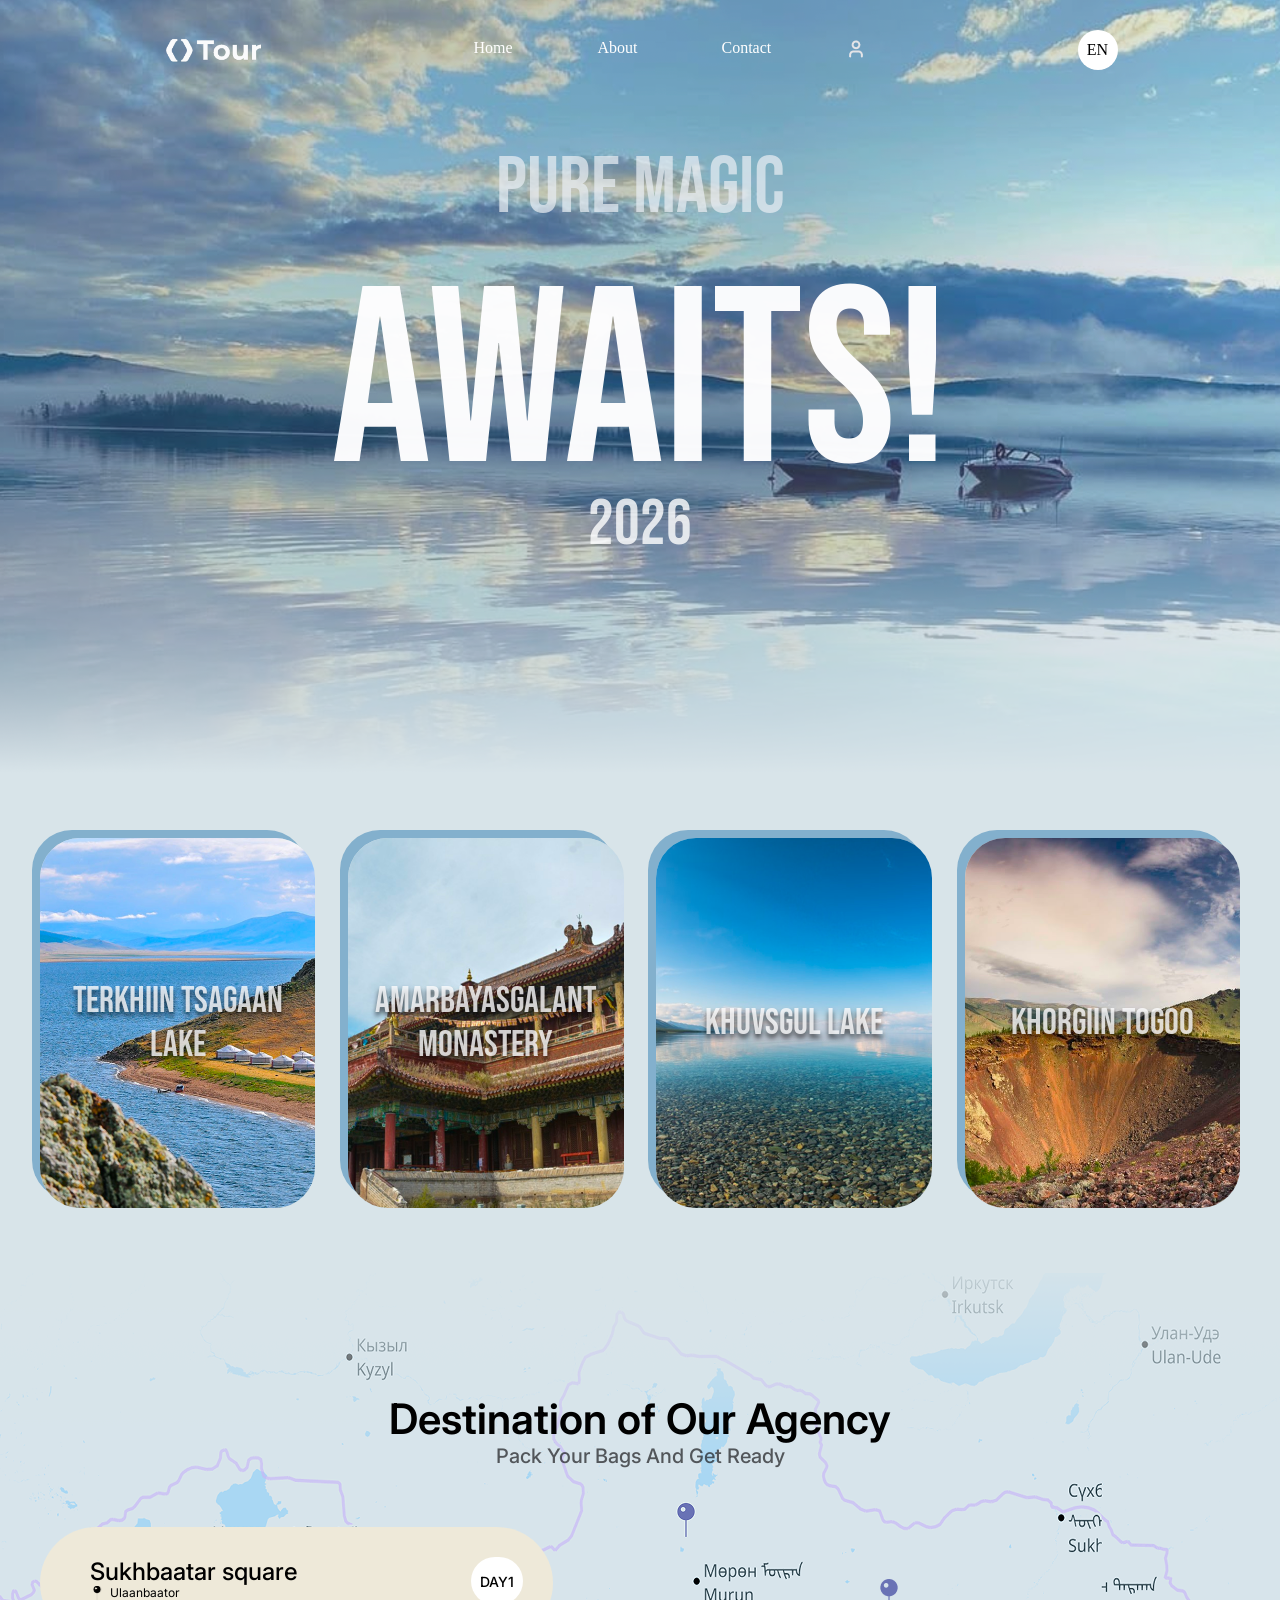
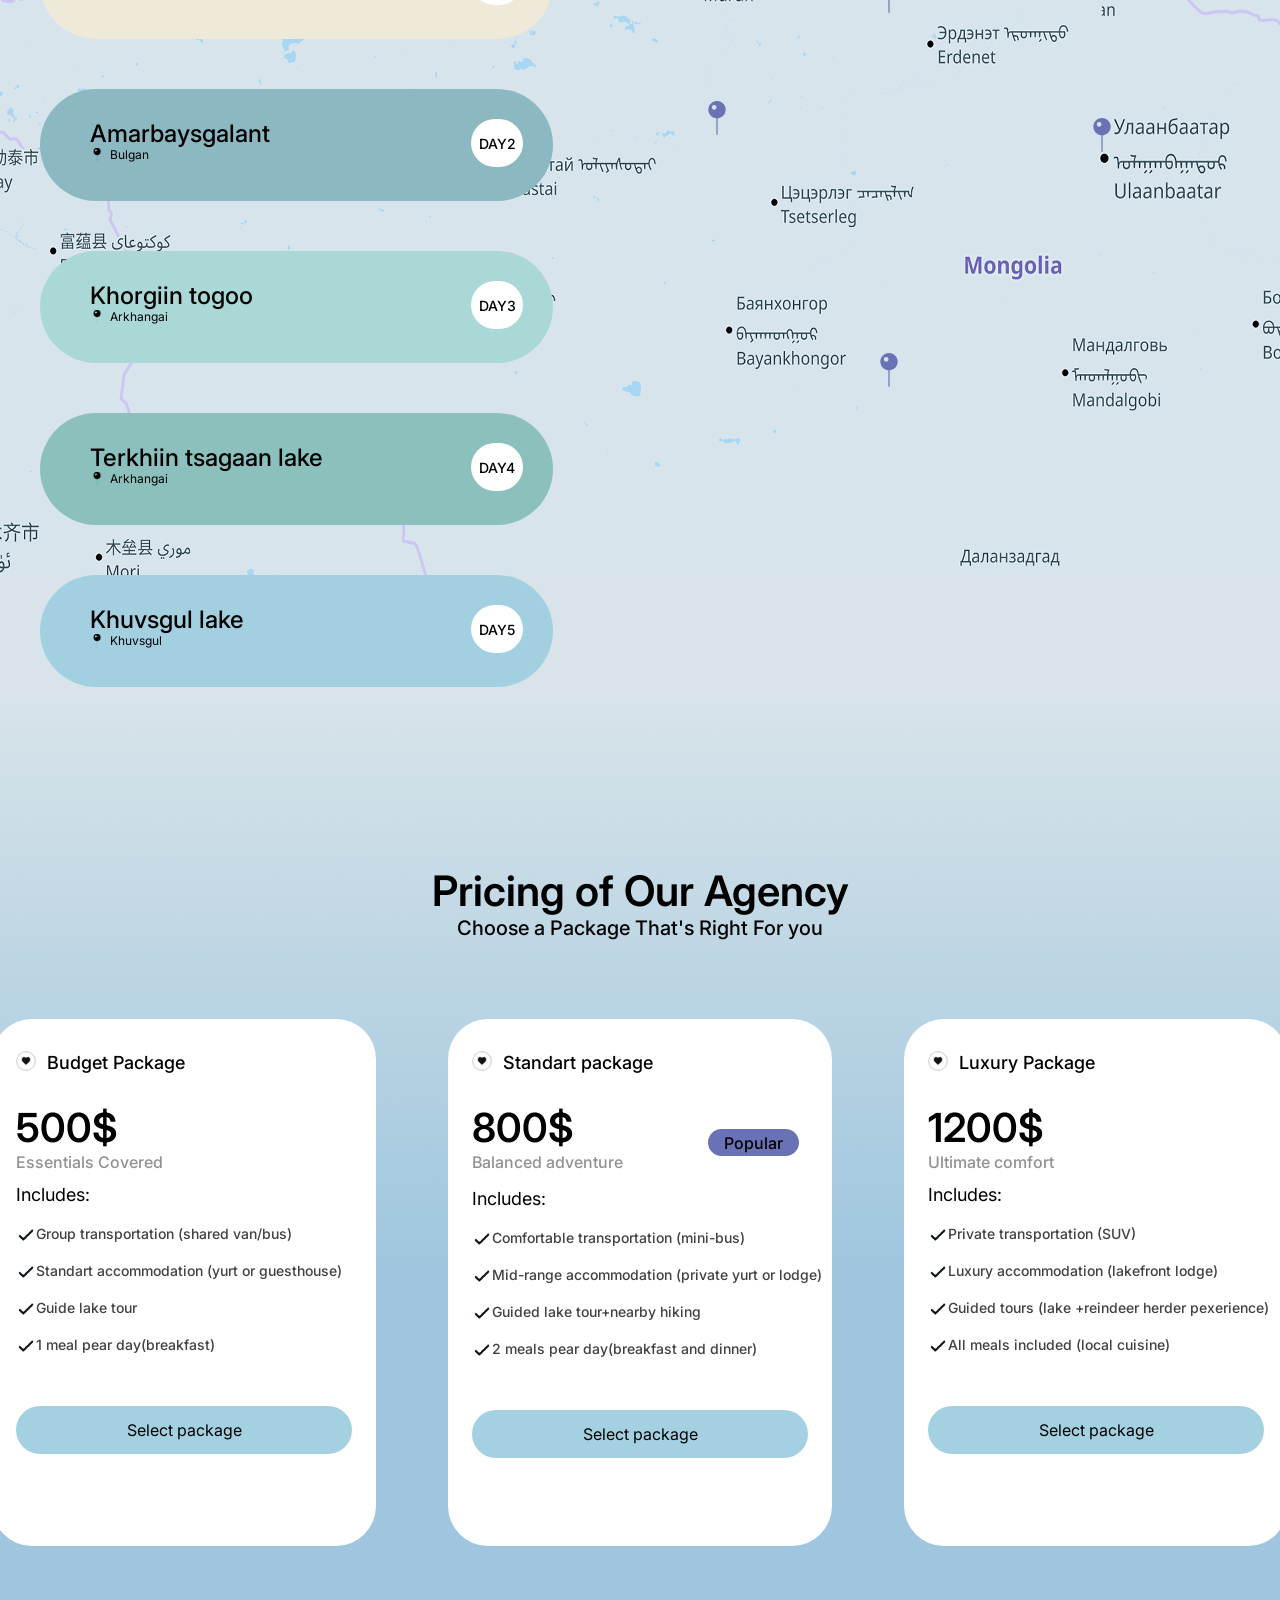
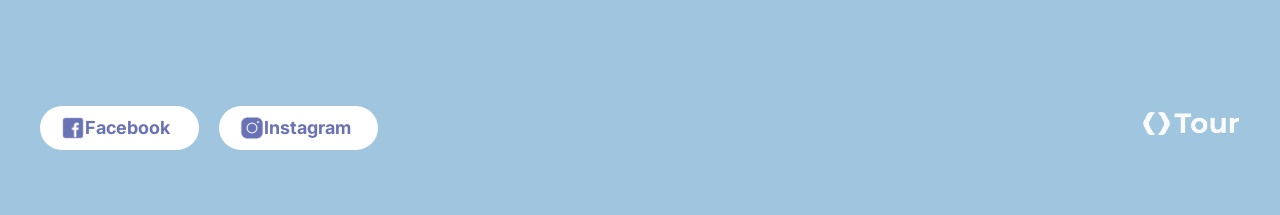
==== index.html @ e920ff23 "123" ====
<!doctype html>
<html lang="en">
  <head>
    <meta charset="UTF-8" />
    <meta name="viewport" content="width=device-width, initial-scale=1.0" />
    <title>Document</title>
    <link rel="stylesheet" href="project.css" />
    <link rel="preconnect" href="https://fonts.googleapis.com" />
    <link rel="preconnect" href="https://fonts.gstatic.com" crossorigin />
    <link
      href="https://fonts.googleapis.com/css2?family=Bebas+Neue&family=Inter:ital,opsz,wght@0,14..32,100..900;1,14..32,100..900&display=swap"
      rel="stylesheet"
    />
  </head>
  <body class="ihbiy">
    <section class="artal">
      <header class="navi">
        <div class="logo"></div>
        <div class="four">
          <p class="home">Home</p>
          <p class="about">About</p>
          <p class="image">Contact</p>
          <div class="hun"></div>
        </div>
        <div class="hel">EN</div>
      </header>
      <div class="top1">
        <p class="pure">PURE MAGIC</p>
        <p class="awaits">AWAITS!</p>
        <p class="pre">2026</p>
      </div>
    </section>
    <section class="cardbg">
      <div class="card1">
        <p class="card1w">TERKHIIN TSAGAAN LAKE</p>
      </div>
      <div class="card2">
        <p class="card2w">AMARBAYASGALANT MONASTERY</p>
      </div>
      <div class="card3">
        <p class="card3w">KHUVSGUL LAKE</p>
      </div>
      <div class="card4">
        <p class="card4w">KHORGIIN TOGOO</p>
      </div>
    </section>
    <section class="sec3" style="font-family: Inter">
      <p class="sec3word">Destination of Our Agency</p>
      <p class="sec3word2">Pack Your Bags And Get Ready</p>
      <div class="sec3card1">
        <div class="sadge">
          <p class="sukh">Sukhbaatar square</p>
          <div class="icon1"></div>
          <p class="ul1">Ulaanbaator</p>
        </div>
        <div class="day1">DAY1</div>
        <img class="cardopp1" src="/s" />
      </div>
      <div class="sec3card2">
        <div class="sadge">
          <p class="sukh">Amarbaysgalant</p>
          <div class="icon1"></div>
          <p class="ul1">Bulgan</p>
        </div>
        <div class="day1">DAY2</div>
        <img class="cardopp2" src="/sec3-day2.png" alt="" />
      </div>
      <div class="sec3card3">
        <div class="sadge">
          <p class="sukh">Khorgiin togoo</p>
          <div class="icon1"></div>
          <p class="ul1">Arkhangai</p>
        </div>
        <div class="day1">DAY3</div>
        <img class="cardopp3" src="/sec3-day3.png" alt="" />
      </div>
      <div class="sec3card4">
        <div class="sadge">
          <p class="sukh">Terkhiin tsagaan lake</p>
          <div class="icon1"></div>
          <p class="ul1">Arkhangai</p>
        </div>
        <div class="day1">DAY4</div>
        <img class="cardopp4" src="/sec3-day4.png" alt="" />
      </div>
      <div class="sec3card5">
        <div class="sadge">
          <p class="sukh">Khuvsgul lake</p>
          <div class="icon1"></div>
          <p class="ul1">Khuvsgul</p>
        </div>
        <div class="day1">DAY5</div>
        <img class="cardopp5" src="/sec3-day5.png" alt="" />
      </div>

      <div class="mappin1"></div>
      <div class="mappin2"></div>
      <div class="mappin3"></div>
      <div class="mappin4"></div>
    </section>
    <section class="sec4" style="font-family: Inter">
      <p class="sec4word1">Pricing of Our Agency</p>
      <p class="sec4word2">Choose a Package That's Right For you</p>
      <div class="cardbg4">
        <div class="sec4card1">
          <div class="sec4card1header">
            <p class="bg">Budget Package</p>
          </div>
          <div>
            <div class="usd">
              500$
              <p class="package">Essentials Covered</p>
            </div>
          </div>
          <div class="includes">
            Includes:
            <img src="/icon-check.png" id="iconcheck" />
            <div class="firstpin">Group transportation (shared van/bus)</div>
            <img src="/icon-check.png" id="iconcheck" />
            <div class="secondpin">
              Standart accommodation (yurt or guesthouse)
            </div>
            <img src="/icon-check.png" id="iconcheck" />
            <div class="thirdpin">Guide lake tour</div>
            <img src="/icon-check.png" id="iconcheck" />
            <p class="fourthpin">1 meal pear day(breakfast)</p>
          </div>
          <div class="selectp">Select package</div>
        </div>
        <div class="sec4card1">
          <div class="sec4card1header">
            <p class="bg2">Standart package</p>
          </div>
          <div>
            <div class="usd2">
              800$
              <p class="package2">Balanced adventure</p>
            </div>
            <div class="pop">Popular</div>
          </div>
          <div class="includes">
            Includes:
            <img src="/icon-check.png" id="iconcheck" />
            <div class="firstpin2">Comfortable transportation (mini-bus)</div>
            <img src="/icon-check.png" id="iconcheck" />
            <div class="secondpin2">
              Mid-range accommodation (private yurt or lodge)
            </div>
            <img src="/icon-check.png" id="iconcheck" />
            <div class="thirdpin2">Guided lake tour+nearby hiking</div>
            <img src="/icon-check.png" id="iconcheck" />
            <p class="fourthpin2">2 meals pear day(breakfast and dinner)</p>
          </div>
          <div class="selectp">Select package</div>
        </div>
        <div class="sec4card1">
          <div class="sec4card1header">
            <p class="bg3">Luxury Package</p>
          </div>
          <div>
            <div class="usd3">
              1200$
              <p class="package3">Ultimate comfort</p>
            </div>
          </div>
          <div class="includes">
            Includes:
            <img src="/icon-check.png" id="iconcheck" />
            <div class="firstpin3">Private transportation (SUV)</div>
            <img src="/icon-check.png" id="iconcheck" />
            <div class="secondpin3">Luxury accommodation (lakefront lodge)</div>
            <img src="/icon-check.png" id="iconcheck" />
            <div class="thirdpin3">
              Guided tours (lake +reindeer herder pexerience)
            </div>
            <img src="/icon-check.png" id="iconcheck" />
            <p class="fourthpin3">All meals included (local cuisine)</p>
          </div>
          <div class="selectp">Select package</div>
        </div>
      </div>
      <div class="lastnavi">
        <div class="bgfb">
          <img src="/icon-fb.png" id="fb" />
          <div class="fb">Facebook</div>
        </div>
        <div class="bgig">
          <img src="/icon-insta.png" id="ig" />
          <div class="ig">Instagram</div>
        </div>
        <img src="/Logo.png" id="logo" />
      </div>
    </section>
  </body>
</html>
---- project.css ----
* {
  margin: 0;
  padding: 0;
  box-sizing: border-box;
}
.artal {
  width: 1440px;
  height: 773px;
  background-image: url("./sec1-bg.png");
  background-size: cover;
  position: relative;
}

.navi {
  display: flex;
  align-items: center;
  justify-content: space-evenly;
  padding: 30px;
  background-size: cover;
  position: fixed;
  width: 1440px;
  z-index: 1;
}

.logo {
  width: 100px;
  height: 34px;
  background-image: url("/Logo.png");
  background-size: cover;
}

.four {
  display: flex;
  gap: 24px;
  width: 392px;
  height: 22px;
  color: white;
}

.home,
.about,
.image {
  width: 100px;
  height: 22px;
  color: white;
  font-family: Impact;
  background-size: cover;
}

.hel {
  display: flex;
  justify-content: center;
  align-items: center;
  width: 40px;
  height: 40px;
  padding: 13px;
  gap: 10px;
  background-color: white;
  border-radius: 24px;
  background-size: cover;
}

.hun {
  width: 20px;
  height: 20px;
  background-image: url("/icon-user.png");
  background-size: cover;
}

.top1 {
  display: flex;
  justify-content: center;
  align-items: center;
  flex-direction: column;
  gap: 0;
  margin-top: 140px;
}

.pure {
  font-family: "Bebas Neue";
  font-size: 80px;
  color: #e8edf2b8;
}

.awaits {
  font-family: "Bebas Neue";
  font-size: 250px;
  color: #fdfdfefa;
}

.pre {
  font-family: "Bebas Neue";
  font-size: 64px;
  color: #ffffffcc;
  margin-top: -50px;
}
.cardbg {
  width: 1440px;
  height: 500px;
  padding: 65px 120px;
  display: flex;
  justify-content: space-between;
  background-image: url("/sec2-bg.png");
  background-size: cover;
}

.card1,
.card2,
.card3,
.card4 {
  width: 275.49px;
  height: 370px;
  border-radius: 40px;
  display: flex;
  justify-content: center;
  align-items: center;
  background-size: cover;
  box-shadow: 8px 8px 0px 0px rgba(41, 114, 139, 0.25);

  box-shadow: -8px -8px 0px 0px rgba(31, 114, 170, 0.46);

  position: relative;
}
.card1 {
  background-image: url("/sec2-location1.png");
}
.card2 {
  background-image: url("/sec2-location2.png");
}
.card3 {
  background-image: url("/sec2-location3.png");
}
.card4 {
  background-image: url("/sec2-location4.png");
}

.card1w,
.card2w,
.card3w,
.card4w {
  width: 232px;
  color: rgba(253, 253, 254, 0.8);
  text-align: center;
  font-family: "Bebas Neue";
  font-size: 37px;
  font-style: normal;
  font-weight: 400;
  line-height: normal;
  text-transform: uppercase;
  text-shadow: 0 4px 4.9px rgba(0, 0, 0, 0.65);
  position: absolute;
}
.sec3 {
  position: relative;
  width: 1440px;
  height: 1022px;
  background-image: url("/sec3-bg.png");
  background-size: cover;
}
.sec3word {
  padding-top: 120px;
  font-size: 42px;
  font-weight: 600;
  display: flex;
  justify-content: center;
  background-size: cover;
}

.sec3word2 {
  font-size: 20px;
  font-weight: 500;
  color: #18181bb2;
  display: flex;
  justify-content: center;
  background-size: cover;
}

.sec3card1,
.sec3card2,
.sec3card3,
.sec3card4,
.sec3card5 {
  width: 513px;
  height: 112px;
  margin-top: 50px;
  margin-left: 120px;
  padding: 30px;
  border-radius: 120px;
  display: flex;
  justify-content: space-between;
  background-size: cover;
}

.sec3card1 {
  margin-top: 59px;
  background-color: rgba(238, 233, 217);
}
.sec3card2 {
  background-color: rgba(139, 184, 193);
}
.sec3card3 {
  background-color: rgba(170, 216, 215);
}
.sec3card4 {
  background-color: rgba(139, 192, 189);
}
.sec3card5 {
  background-color: rgba(151, 204, 224, 0.8);
}

.sadge {
  display: flex;
  flex-direction: column;
}

.sukh {
  width: 280px;
  height: 29px;
  margin-left: 20px;
  font-size: 24px;
  font-weight: 500;
  background-size: cover;
}

.icon1 {
  width: 14px;
  height: 14px;
  margin-left: 20px;
  background-image: url("/icon-pin.png");
  background-size: cover;
}

.ul1 {
  width: 68px;
  height: 15px;
  margin: -15px 0 0 40px;
  font-size: 12px;
  background-size: cover;
}

.day1 {
  display: flex;
  justify-content: center;
  align-items: center;
  width: 52px;
  height: 48px;
  font-size: 14px;
  font-weight: 500;
  background-color: white;
  border-radius: 50px;
  background-size: cover;
}
.sec4 {
  width: 1440px;
  height: 1120px;
  padding-top: 100px;
  background-image: url("/sec4-bg.png");
  background-size: cover;
}

.sec4word1 {
  padding-top: 70px;
  font-size: 42px;
  font-weight: 600;
  display: flex;
  align-items: center;
  justify-content: center;
  background-size: cover;
}

.sec4word2 {
  font-size: 20px;
  font-weight: 500;
  display: flex;
  align-items: center;
  justify-content: center;
  background-size: cover;
}

.cardbg4 {
  display: flex;
  justify-content: space-evenly;
  margin-top: 79px;
}

.sec4card1,
.sec4card2,
.sec4card3 {
  width: 384px;
  height: 527px;
  background-color: white;
  border-radius: 40px;
  background-size: cover;
}
.sec4card1:hover {
  box-shadow: 8px 8px 0px 0px rgba(41, 114, 139, 0.25);

  box-shadow: -8px -8px 0px 0px rgba(46, 65, 71, 0.4);
}

.sec4card1header {
  width: 20px;
  height: 20px;
  margin: 32px 0 0 24px;
  border: 1px solid rgba(214, 216, 219);
  border-radius: 999px;
  background-image: url("/icon-fav.png");
  background-size: cover;
}

.bg,
.bg2,
.bg3 {
  width: 300px;
  height: 22px;
  margin-left: 30px;
  font-size: 18px;
  font-weight: 500;
  background-size: cover;
}

.usd,
.usd2,
.usd3 {
  width: 336px;
  height: 49px;
  margin: 32px 0 0 24px;
  font-size: 40px;
  font-weight: 600;
  background-size: cover;
}

.package,
.package2,
.package3 {
  width: 200px;
  height: 19px;
  font-size: 16px;
  font-weight: 500;
  color: rgba(145, 145, 145);
}
.pop {
  background-size: cover;
  background-color: rgba(105, 114, 181, 1);
  width: 91px;
  height: 27px;
  font-size: 16px;
  font-weight: 500;
  display: flex;
  align-items: center;
  justify-content: center;
  margin-left: 260px;
  margin-top: -23px;
  border-radius: 99px;
}

.includes {
  width: 256px;
  height: 22px;
  margin: 32px 0 0 24px;
  font-size: 18px;
  background-size: cover;
  display: flex;
  flex-direction: column;
  gap: 5px;
}

.firstpin,
.secondpin,
.thirdpin,
.fourthpin,
.firstpin2,
.secondpin2,
.thirdpin2,
.fourthpin2,
.firstpin3,
.secondpin3,
.thirdpin3,
.fourthpin3 {
  width: 350px;
  height: 17px;
  font-size: 14px;
  font-weight: 500;
  color: rgba(63, 65, 69);
  background-size: cover;
  position: relative;
  margin-left: 20px;
  margin-top: -25px;
}

#iconcheck {
  width: 20px;
  height: 20px;
  background-image: url("/icon-check.png");
  background-size: cover;
  margin-top: 15px;
  position: relative;
}

.selectp {
  width: 336px;
  height: 48px;
  margin: 200px 0 0 24px;
  background-color: rgba(164, 209, 226);
  border-radius: 999px;
  display: flex;
  justify-content: center;
  align-items: center;
  background-size: cover;
  color: black;
}
.sec4card1:hover .selectp {
  background-color: black;
  color: white;
}
.sec4card2:hover .selectp {
  background-color: black;
  color: white;
}
.sec4card3:hover .selectp {
  background-color: black;
  color: white;
}
.last {
  margin: 150px 0 0 79px;
  color: rgba(105, 114, 181);
  display: flex;
  justify-content: start;
  gap: 20px;
  background-size: cover;
}

.last1,
.last2 {
  width: 167px;
  height: 44px;
  background-color: white;
  border-radius: 999px;
  display: flex;
  justify-content: center;
  align-items: center;
  gap: 15px;
  background-size: cover;
}

.lastlogo {
  width: 101px;
  height: 35px;
  margin: -40px 0 0 1250px;
  background-image: url("/Logo.png");
  background-size: cover;
}
.ihbiy {
  display: flex;
  flex-direction: column;
  justify-content: center;
  align-items: center;
  position: relative;
}
.mappin1,
.mappin2,
.mappin3,
.mappin4 {
  height: 34px;
  width: 34px;
  background-image: url("/MapPin.png");
  background-size: cover;
}

.mappin1 {
  position: absolute;
  left: 1165px;
  top: 445px;
}
.mappin2 {
  position: absolute;
  left: 952px;
  top: 306px;
}
.mappin3 {
  position: absolute;
  left: 780px;
  top: 428px;
}
.mappin4 {
  position: absolute;
  left: 952px;
  top: 680px;
}
.cardopp1 {
  left: 1032px;
  top: 329px;
  display: none;
  z-index: 1;
}
.cardopp2 {
  left: 840px;
  top: 150px;
  display: none;
  z-index: 1;
}
.cardopp3 {
  left: 650px;
  top: 250px;
  display: none;
  z-index: 1;
}
.cardopp4 {
  left: 770px;
  top: 400px;
  display: none;
  z-index: 1;
}
.cardopp5 {
  left: 670px;
  top: 200px;
  display: none;
  z-index: 1;
}
.cardopp1,
.cardopp2,
.cardopp3,
.cardopp4,
.cardopp5 {
  background-size: cover;
  width: 245px;
  height: 245px;
  position: absolute;
}

.card1:hover,
.card2:hover,
.card3:hover,
.card4:hover {
  filter: brightness(70%);
  z-index: 10;
}
.sec3card1:hover {
  border: 4px solid white;
}
.sec3card2:hover {
  border: 4px solid white;
}
.sec3card3:hover {
  border: 4px solid white;
}
.sec3card4:hover {
  border: 4px solid white;
}
.sec3card5:hover {
  border: 4px solid white;
}
.sec3card1:hover .cardopp1 {
  display: block;
}
.sec3card2:hover .cardopp2 {
  display: block;
}
.sec3card3:hover .cardopp3 {
  display: block;
}
.sec3card4:hover .cardopp4 {
  display: block;
}
.sec3card5:hover .cardopp5 {
  display: block;
}
.cardopp1,
.cardopp2,
.cardopp3,
.cardopp4,
.cardopp5 {
  background-size: cover;
  width: 245px;
  height: 245px;
  position: absolute;
}
.lastnavi {
  background-size: cover;
  width: 1200px;
  height: 44px;
  display: flex;
  flex-direction: row;
  margin-top: 160px;
  margin-left: 120px;
  gap: 20px;
}
#fb,
#ig {
  width: 24px;
  height: 24px;
}
.fb,
.ig {
  background-size: cover;
  width: 93px;
  height: 22px;
  font-weight: 700;
  font-size: 18px;
  color: #6972b5;
}
#logo {
  width: 101px;
  height: 35px;
  margin-left: 741px;
}
.bgfb,
.bgig {
  background-size: cover;
  width: 167px;
  height: 44px;
  background-color: white;
  border-radius: 50px;
  display: flex;
  justify-content: center;
  align-items: center;
}
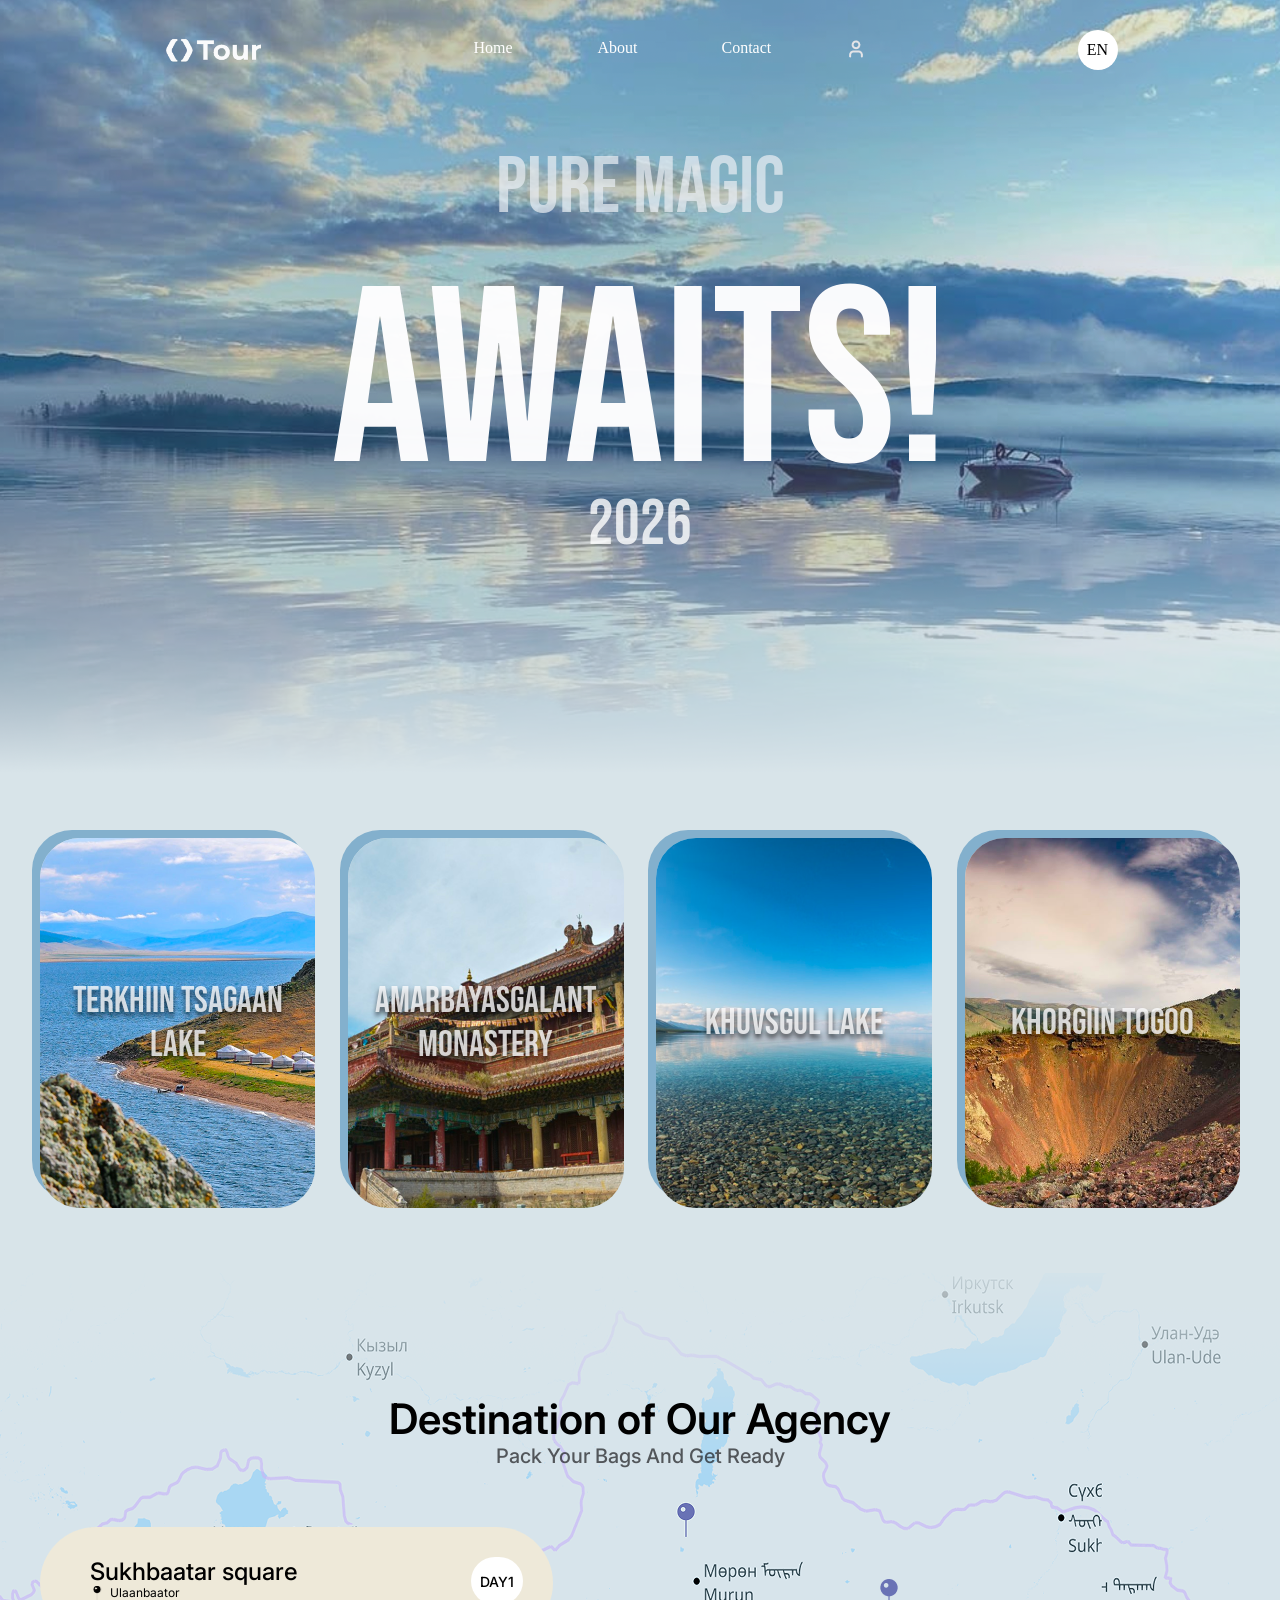
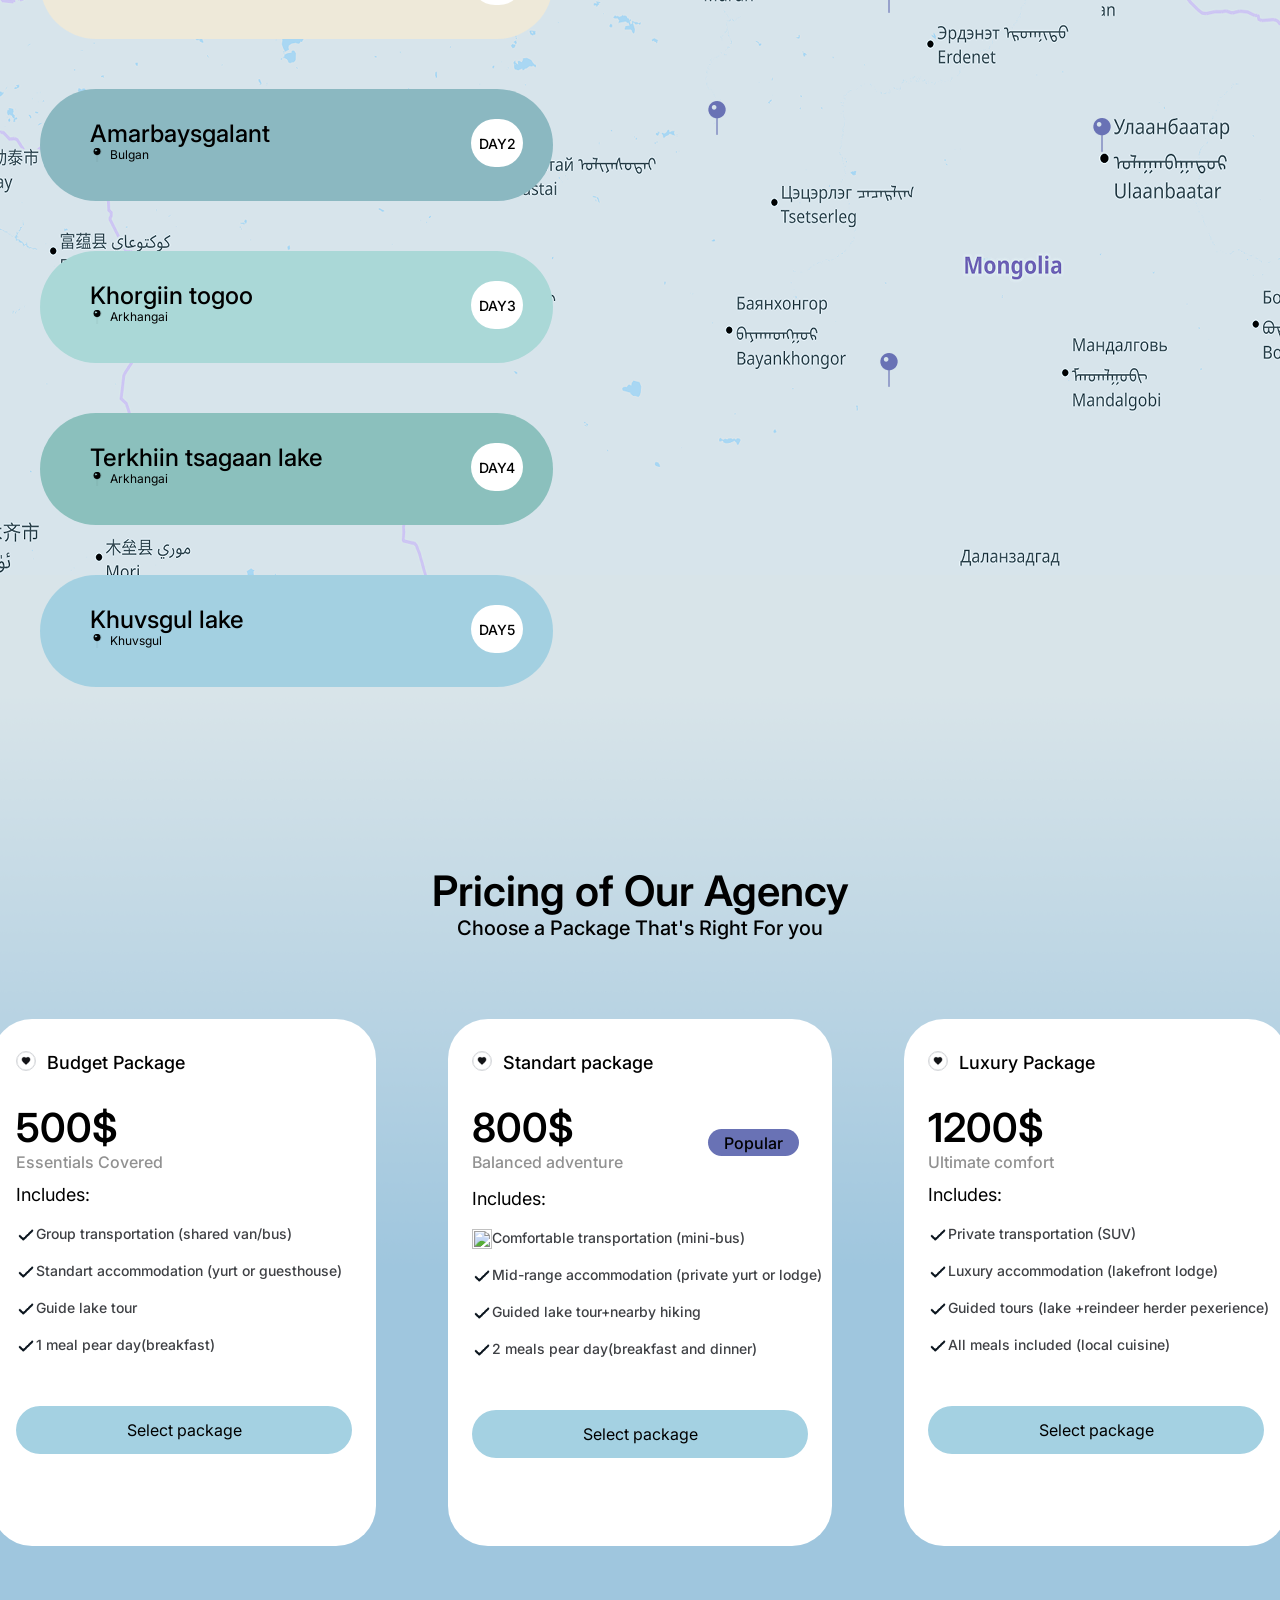
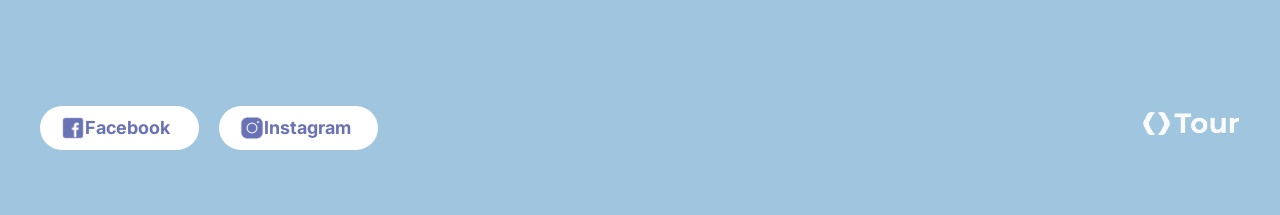
==== commit 68834ddd: "last" ====
--- a/index.html
+++ b/index.html
@@ -63,7 +63,7 @@
           <p class="ul1">Bulgan</p>
         </div>
         <div class="day1">DAY2</div>
-        <img class="cardopp2" src="/sec3-day2.png" alt="" />
+        <img class="cardopp2" src="./sec3-day2.png" alt="" />
       </div>
       <div class="sec3card3">
         <div class="sadge">
@@ -72,7 +72,7 @@
           <p class="ul1">Arkhangai</p>
         </div>
         <div class="day1">DAY3</div>
-        <img class="cardopp3" src="/sec3-day3.png" alt="" />
+        <img class="cardopp3" src="./sec3-day3.png" alt="" />
       </div>
       <div class="sec3card4">
         <div class="sadge">
@@ -81,7 +81,7 @@
           <p class="ul1">Arkhangai</p>
         </div>
         <div class="day1">DAY4</div>
-        <img class="cardopp4" src="/sec3-day4.png" alt="" />
+        <img class="cardopp4" src="./sec3-day4.png" alt="" />
       </div>
       <div class="sec3card5">
         <div class="sadge">
@@ -90,7 +90,7 @@
           <p class="ul1">Khuvsgul</p>
         </div>
         <div class="day1">DAY5</div>
-        <img class="cardopp5" src="/sec3-day5.png" alt="" />
+        <img class="cardopp5" src="./sec3-day5.png" alt="" />
       </div>
 
       <div class="mappin1"></div>
@@ -114,15 +114,15 @@
           </div>
           <div class="includes">
             Includes:
-            <img src="/icon-check.png" id="iconcheck" />
+            <img src="./icon-check.png" id="iconcheck" />
             <div class="firstpin">Group transportation (shared van/bus)</div>
-            <img src="/icon-check.png" id="iconcheck" />
+            <img src="./icon-check.png" id="iconcheck" />
             <div class="secondpin">
               Standart accommodation (yurt or guesthouse)
             </div>
-            <img src="/icon-check.png" id="iconcheck" />
+            <img src="./icon-check.png" id="iconcheck" />
             <div class="thirdpin">Guide lake tour</div>
-            <img src="/icon-check.png" id="iconcheck" />
+            <img src="./icon-check.png" id="iconcheck" />
             <p class="fourthpin">1 meal pear day(breakfast)</p>
           </div>
           <div class="selectp">Select package</div>
@@ -140,15 +140,15 @@
           </div>
           <div class="includes">
             Includes:
-            <img src="/icon-check.png" id="iconcheck" />
+            <img src=".icon-check.png" id="iconcheck" />
             <div class="firstpin2">Comfortable transportation (mini-bus)</div>
-            <img src="/icon-check.png" id="iconcheck" />
+            <img src="./icon-check.png" id="iconcheck" />
             <div class="secondpin2">
               Mid-range accommodation (private yurt or lodge)
             </div>
-            <img src="/icon-check.png" id="iconcheck" />
+            <img src="./icon-check.png" id="iconcheck" />
             <div class="thirdpin2">Guided lake tour+nearby hiking</div>
-            <img src="/icon-check.png" id="iconcheck" />
+            <img src="./icon-check.png" id="iconcheck" />
             <p class="fourthpin2">2 meals pear day(breakfast and dinner)</p>
           </div>
           <div class="selectp">Select package</div>
@@ -165,15 +165,15 @@
           </div>
           <div class="includes">
             Includes:
-            <img src="/icon-check.png" id="iconcheck" />
+            <img src="./icon-check.png" id="iconcheck" />
             <div class="firstpin3">Private transportation (SUV)</div>
-            <img src="/icon-check.png" id="iconcheck" />
+            <img src="./icon-check.png" id="iconcheck" />
             <div class="secondpin3">Luxury accommodation (lakefront lodge)</div>
-            <img src="/icon-check.png" id="iconcheck" />
+            <img src="./icon-check.png" id="iconcheck" />
             <div class="thirdpin3">
               Guided tours (lake +reindeer herder pexerience)
             </div>
-            <img src="/icon-check.png" id="iconcheck" />
+            <img src="./icon-check.png" id="iconcheck" />
             <p class="fourthpin3">All meals included (local cuisine)</p>
           </div>
           <div class="selectp">Select package</div>
@@ -181,14 +181,14 @@
       </div>
       <div class="lastnavi">
         <div class="bgfb">
-          <img src="/icon-fb.png" id="fb" />
+          <img src="./icon-fb.png" id="fb" />
           <div class="fb">Facebook</div>
         </div>
         <div class="bgig">
-          <img src="/icon-insta.png" id="ig" />
+          <img src="./icon-insta.png" id="ig" />
           <div class="ig">Instagram</div>
         </div>
-        <img src="/Logo.png" id="logo" />
+        <img src="./Logo.png" id="logo" />
       </div>
     </section>
   </body>
--- a/project.css
+++ b/project.css
@@ -25,7 +25,7 @@
 .logo {
   width: 100px;
   height: 34px;
-  background-image: url("/Logo.png");
+  background-image: url("./Logo.png");
   background-size: cover;
 }
 
@@ -100,7 +100,7 @@
   padding: 65px 120px;
   display: flex;
   justify-content: space-between;
-  background-image: url("/sec2-bg.png");
+  background-image: url("./sec2-bg.png");
   background-size: cover;
 }
 
@@ -122,16 +122,16 @@
   position: relative;
 }
 .card1 {
-  background-image: url("/sec2-location1.png");
+  background-image: url("./sec2-location1.png");
 }
 .card2 {
-  background-image: url("/sec2-location2.png");
+  background-image: url("./sec2-location2.png");
 }
 .card3 {
-  background-image: url("/sec2-location3.png");
+  background-image: url("./sec2-location3.png");
 }
 .card4 {
-  background-image: url("/sec2-location4.png");
+  background-image: url("./sec2-location4.png");
 }
 
 .card1w,
@@ -154,7 +154,7 @@
   position: relative;
   width: 1440px;
   height: 1022px;
-  background-image: url("/sec3-bg.png");
+  background-image: url("./sec3-bg.png");
   background-size: cover;
 }
 .sec3word {
@@ -226,7 +226,7 @@
   width: 14px;
   height: 14px;
   margin-left: 20px;
-  background-image: url("/icon-pin.png");
+  background-image: url("./icon-pin.png");
   background-size: cover;
 }
 
@@ -254,7 +254,7 @@
   width: 1440px;
   height: 1120px;
   padding-top: 100px;
-  background-image: url("/sec4-bg.png");
+  background-image: url("./sec4-bg.png");
   background-size: cover;
 }
 
@@ -304,7 +304,7 @@
   margin: 32px 0 0 24px;
   border: 1px solid rgba(214, 216, 219);
   border-radius: 999px;
-  background-image: url("/icon-fav.png");
+  background-image: url("./icon-fav.png");
   background-size: cover;
 }
 
@@ -391,7 +391,7 @@
 #iconcheck {
   width: 20px;
   height: 20px;
-  background-image: url("/icon-check.png");
+  background-image: url("./icon-check.png");
   background-size: cover;
   margin-top: 15px;
   position: relative;
@@ -447,7 +447,7 @@
   width: 101px;
   height: 35px;
   margin: -40px 0 0 1250px;
-  background-image: url("/Logo.png");
+  background-image: url("./Logo.png");
   background-size: cover;
 }
 .ihbiy {
@@ -463,7 +463,7 @@
 .mappin4 {
   height: 34px;
   width: 34px;
-  background-image: url("/MapPin.png");
+  background-image: url("./MapPin.png");
   background-size: cover;
 }
 
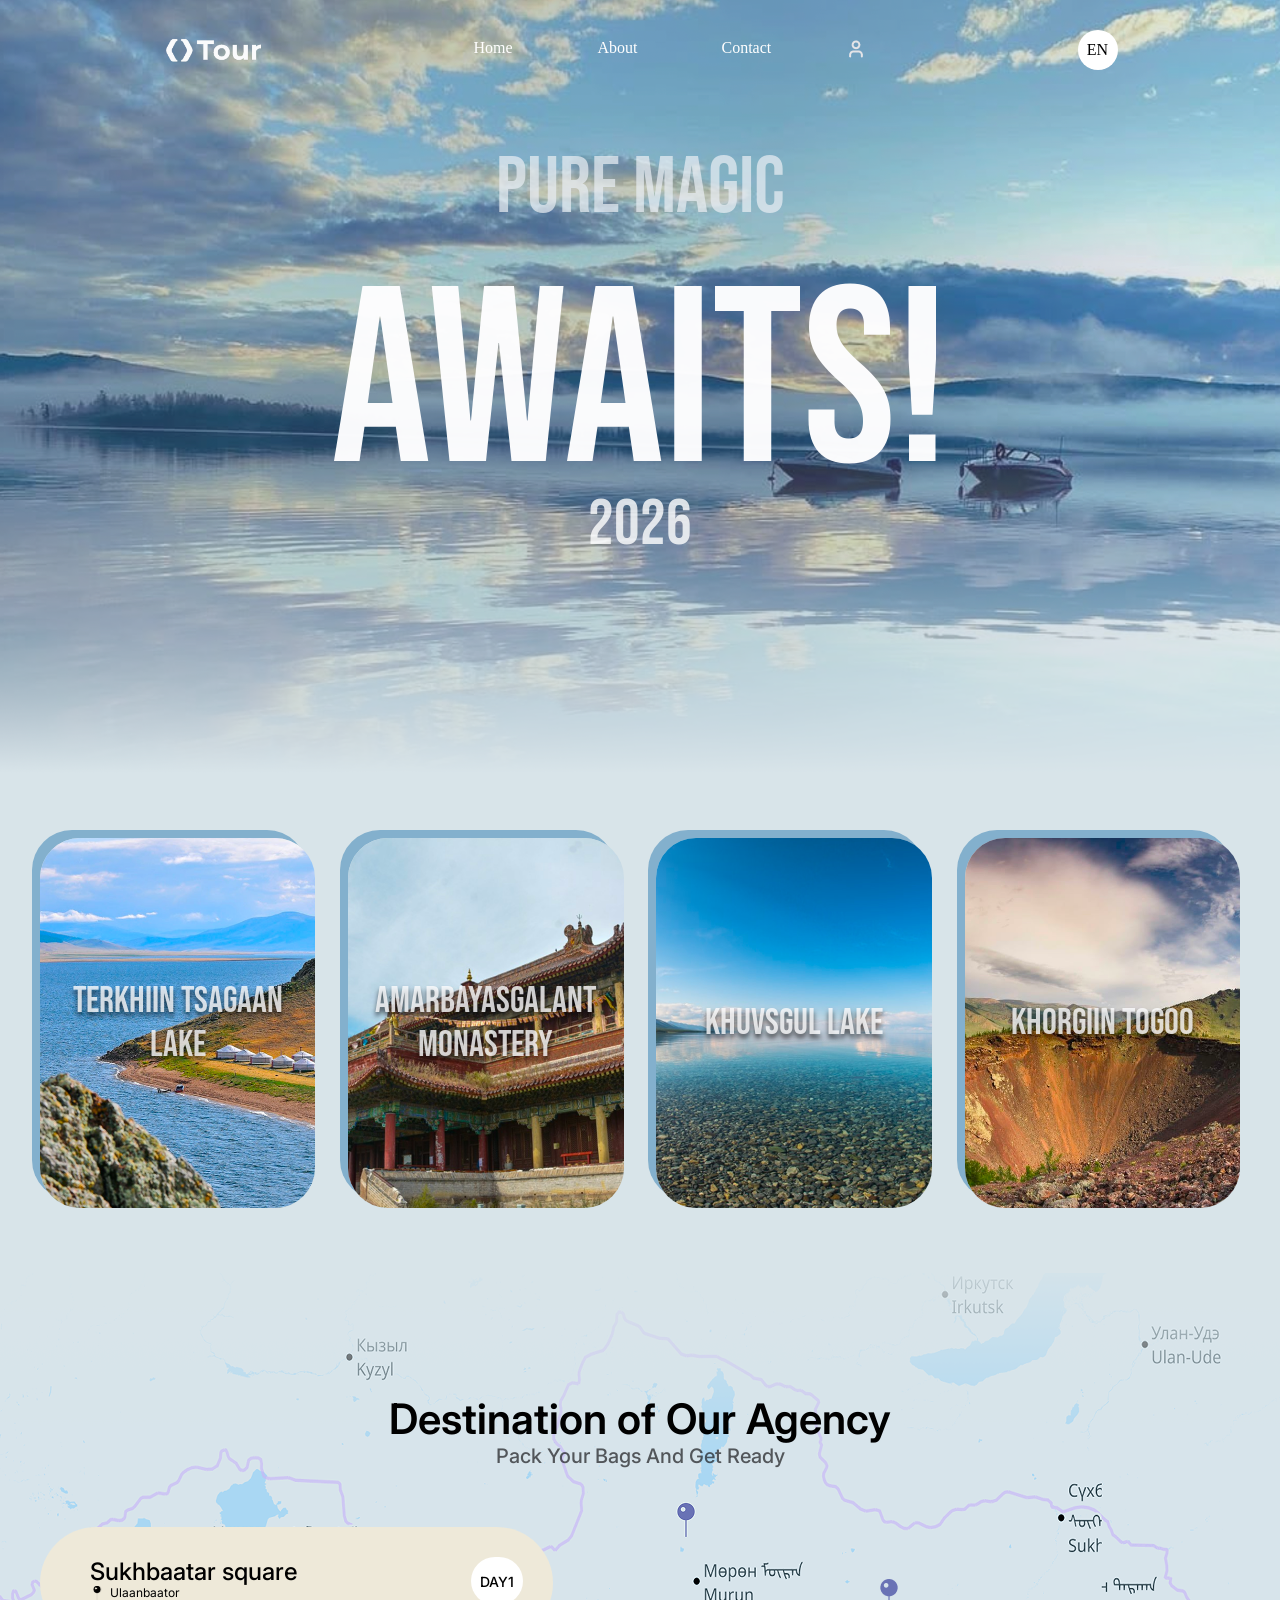
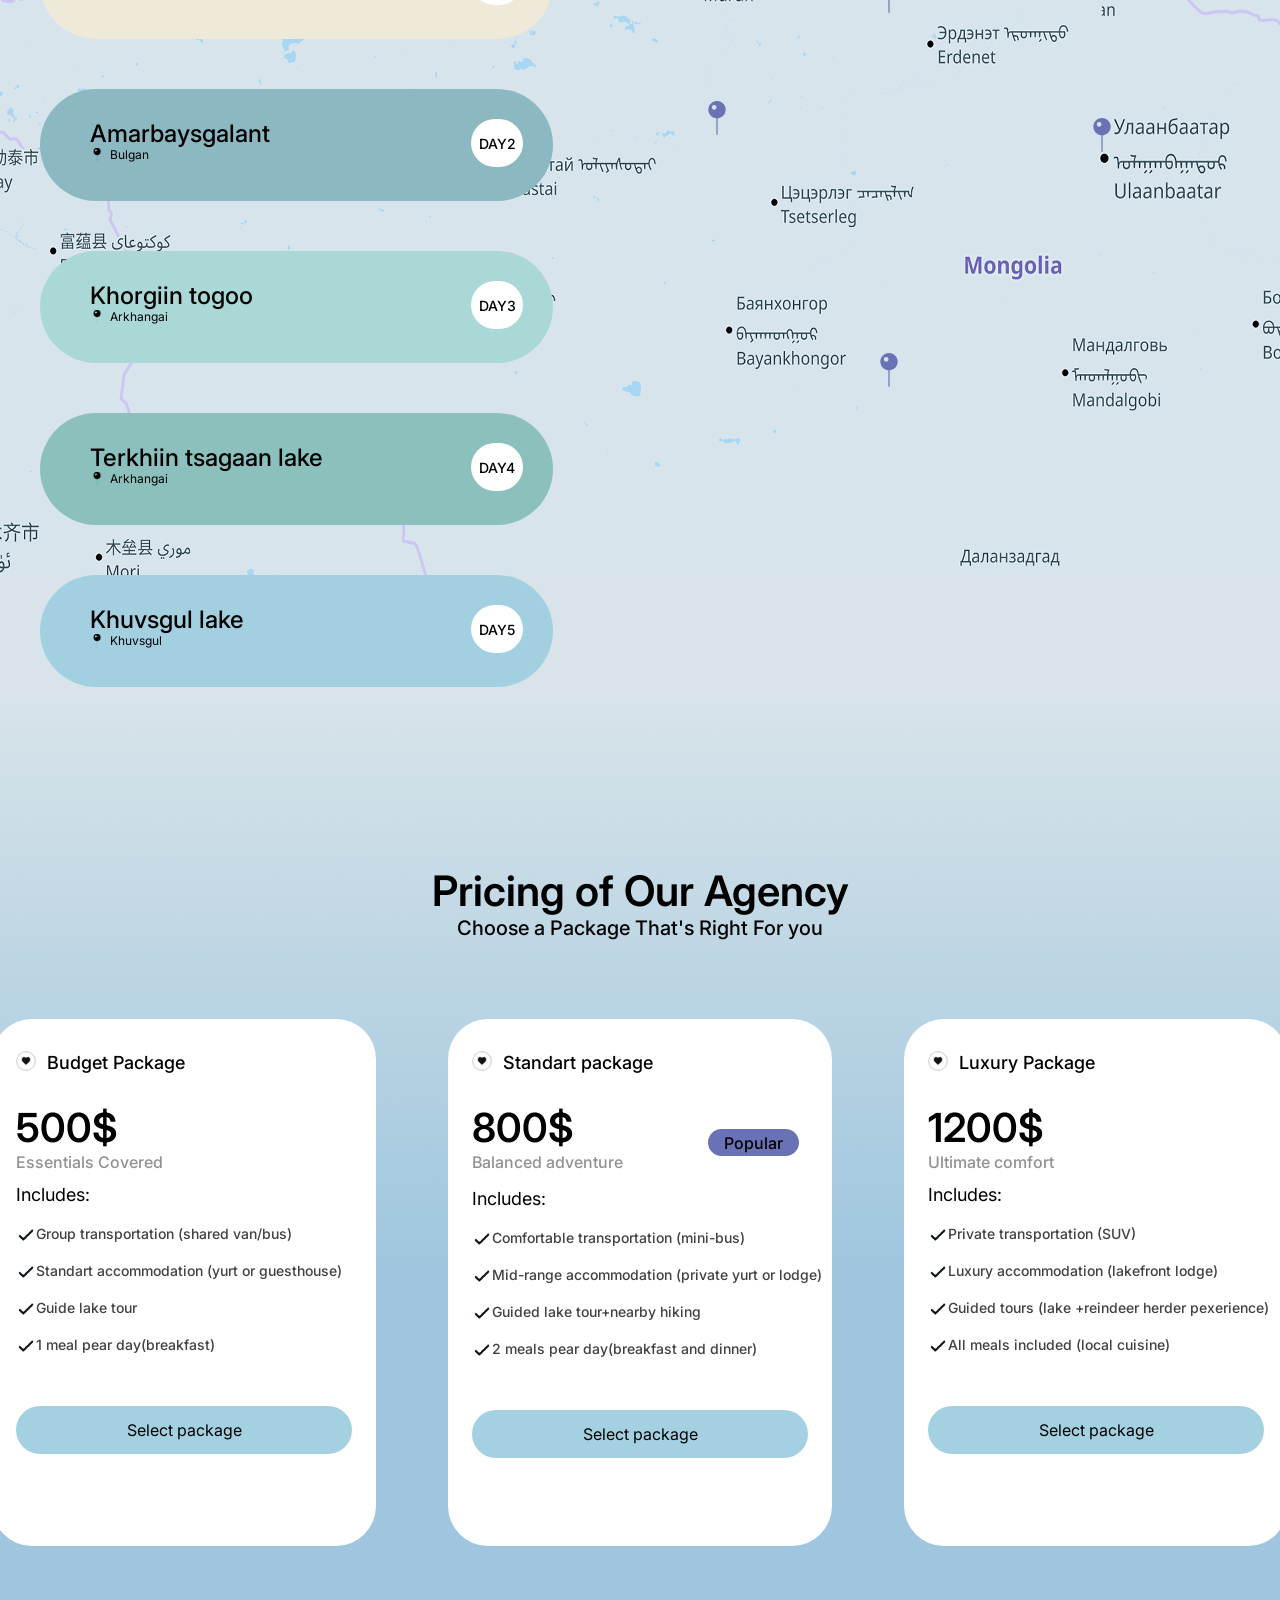
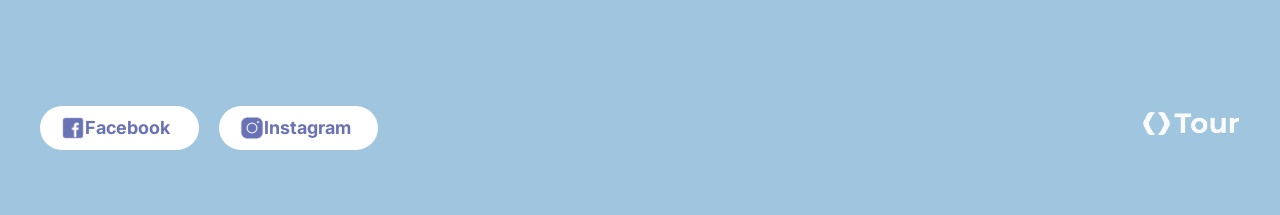
==== commit 7a9302d2: "last1" ====
--- a/index.html
+++ b/index.html
@@ -63,7 +63,7 @@
           <p class="ul1">Bulgan</p>
         </div>
         <div class="day1">DAY2</div>
-        <img class="cardopp2" src="./sec3-day2.png" alt="" />
+        <img class="cardopp2" src="/sec3-day2.png" alt="" />
       </div>
       <div class="sec3card3">
         <div class="sadge">
@@ -114,15 +114,15 @@
           </div>
           <div class="includes">
             Includes:
-            <img src="./icon-check.png" id="iconcheck" />
+            <img src="/icon-check.png" id="iconcheck" />
             <div class="firstpin">Group transportation (shared van/bus)</div>
-            <img src="./icon-check.png" id="iconcheck" />
+            <img src="/icon-check.png" id="iconcheck" />
             <div class="secondpin">
               Standart accommodation (yurt or guesthouse)
             </div>
-            <img src="./icon-check.png" id="iconcheck" />
+            <img src="/icon-check.png" id="iconcheck" />
             <div class="thirdpin">Guide lake tour</div>
-            <img src="./icon-check.png" id="iconcheck" />
+            <img src="/icon-check.png" id="iconcheck" />
             <p class="fourthpin">1 meal pear day(breakfast)</p>
           </div>
           <div class="selectp">Select package</div>
@@ -140,15 +140,15 @@
           </div>
           <div class="includes">
             Includes:
-            <img src=".icon-check.png" id="iconcheck" />
+            <img src="/icon-check.png" id="iconcheck" />
             <div class="firstpin2">Comfortable transportation (mini-bus)</div>
-            <img src="./icon-check.png" id="iconcheck" />
+            <img src="/icon-check.png" id="iconcheck" />
             <div class="secondpin2">
               Mid-range accommodation (private yurt or lodge)
             </div>
-            <img src="./icon-check.png" id="iconcheck" />
+            <img src="/icon-check.png" id="iconcheck" />
             <div class="thirdpin2">Guided lake tour+nearby hiking</div>
-            <img src="./icon-check.png" id="iconcheck" />
+            <img src="/icon-check.png" id="iconcheck" />
             <p class="fourthpin2">2 meals pear day(breakfast and dinner)</p>
           </div>
           <div class="selectp">Select package</div>
@@ -165,15 +165,15 @@
           </div>
           <div class="includes">
             Includes:
-            <img src="./icon-check.png" id="iconcheck" />
+            <img src="/icon-check.png" id="iconcheck" />
             <div class="firstpin3">Private transportation (SUV)</div>
-            <img src="./icon-check.png" id="iconcheck" />
+            <img src="/icon-check.png" id="iconcheck" />
             <div class="secondpin3">Luxury accommodation (lakefront lodge)</div>
-            <img src="./icon-check.png" id="iconcheck" />
+            <img src="/icon-check.png" id="iconcheck" />
             <div class="thirdpin3">
               Guided tours (lake +reindeer herder pexerience)
             </div>
-            <img src="./icon-check.png" id="iconcheck" />
+            <img src="/icon-check.png" id="iconcheck" />
             <p class="fourthpin3">All meals included (local cuisine)</p>
           </div>
           <div class="selectp">Select package</div>
@@ -181,7 +181,7 @@
       </div>
       <div class="lastnavi">
         <div class="bgfb">
-          <img src="./icon-fb.png" id="fb" />
+          <img src="/icon-fb.png" id="fb" />
           <div class="fb">Facebook</div>
         </div>
         <div class="bgig">
--- a/project.css
+++ b/project.css
@@ -25,7 +25,7 @@
 .logo {
   width: 100px;
   height: 34px;
-  background-image: url("./Logo.png");
+  background-image: url("/Logo.png");
   background-size: cover;
 }
 
@@ -100,7 +100,7 @@
   padding: 65px 120px;
   display: flex;
   justify-content: space-between;
-  background-image: url("./sec2-bg.png");
+  background-image: url("/sec2-bg.png");
   background-size: cover;
 }
 
@@ -122,16 +122,16 @@
   position: relative;
 }
 .card1 {
-  background-image: url("./sec2-location1.png");
+  background-image: url("/sec2-location1.png");
 }
 .card2 {
-  background-image: url("./sec2-location2.png");
+  background-image: url("/sec2-location2.png");
 }
 .card3 {
-  background-image: url("./sec2-location3.png");
+  background-image: url("/sec2-location3.png");
 }
 .card4 {
-  background-image: url("./sec2-location4.png");
+  background-image: url("/sec2-location4.png");
 }
 
 .card1w,
@@ -154,7 +154,7 @@
   position: relative;
   width: 1440px;
   height: 1022px;
-  background-image: url("./sec3-bg.png");
+  background-image: url("/sec3-bg.png");
   background-size: cover;
 }
 .sec3word {
@@ -226,7 +226,7 @@
   width: 14px;
   height: 14px;
   margin-left: 20px;
-  background-image: url("./icon-pin.png");
+  background-image: url("/icon-pin.png");
   background-size: cover;
 }
 
@@ -254,7 +254,7 @@
   width: 1440px;
   height: 1120px;
   padding-top: 100px;
-  background-image: url("./sec4-bg.png");
+  background-image: url("/sec4-bg.png");
   background-size: cover;
 }
 
@@ -304,7 +304,7 @@
   margin: 32px 0 0 24px;
   border: 1px solid rgba(214, 216, 219);
   border-radius: 999px;
-  background-image: url("./icon-fav.png");
+  background-image: url("/icon-fav.png");
   background-size: cover;
 }
 
@@ -391,7 +391,7 @@
 #iconcheck {
   width: 20px;
   height: 20px;
-  background-image: url("./icon-check.png");
+  background-image: url("/icon-check.png");
   background-size: cover;
   margin-top: 15px;
   position: relative;
@@ -447,7 +447,7 @@
   width: 101px;
   height: 35px;
   margin: -40px 0 0 1250px;
-  background-image: url("./Logo.png");
+  background-image: url("/Logo.png");
   background-size: cover;
 }
 .ihbiy {
@@ -463,7 +463,7 @@
 .mappin4 {
   height: 34px;
   width: 34px;
-  background-image: url("./MapPin.png");
+  background-image: url("/MapPin.png");
   background-size: cover;
 }
 
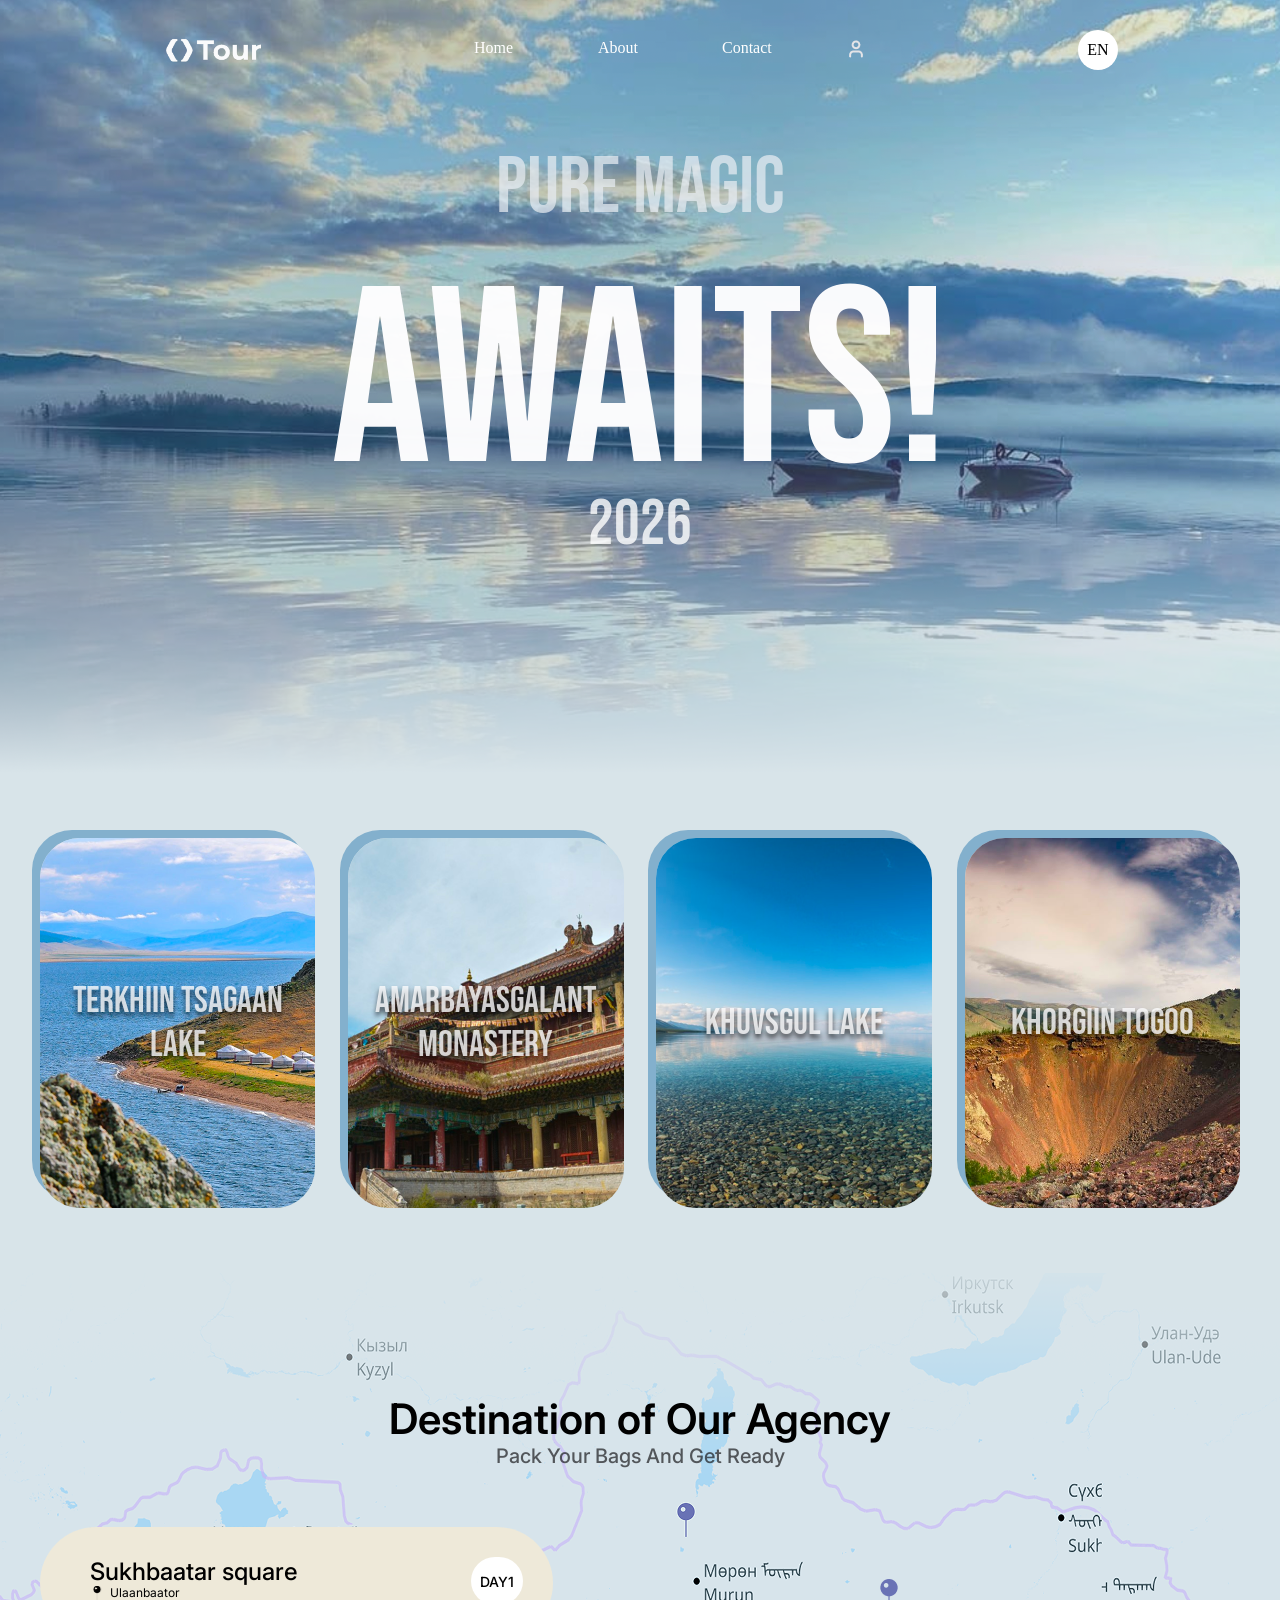
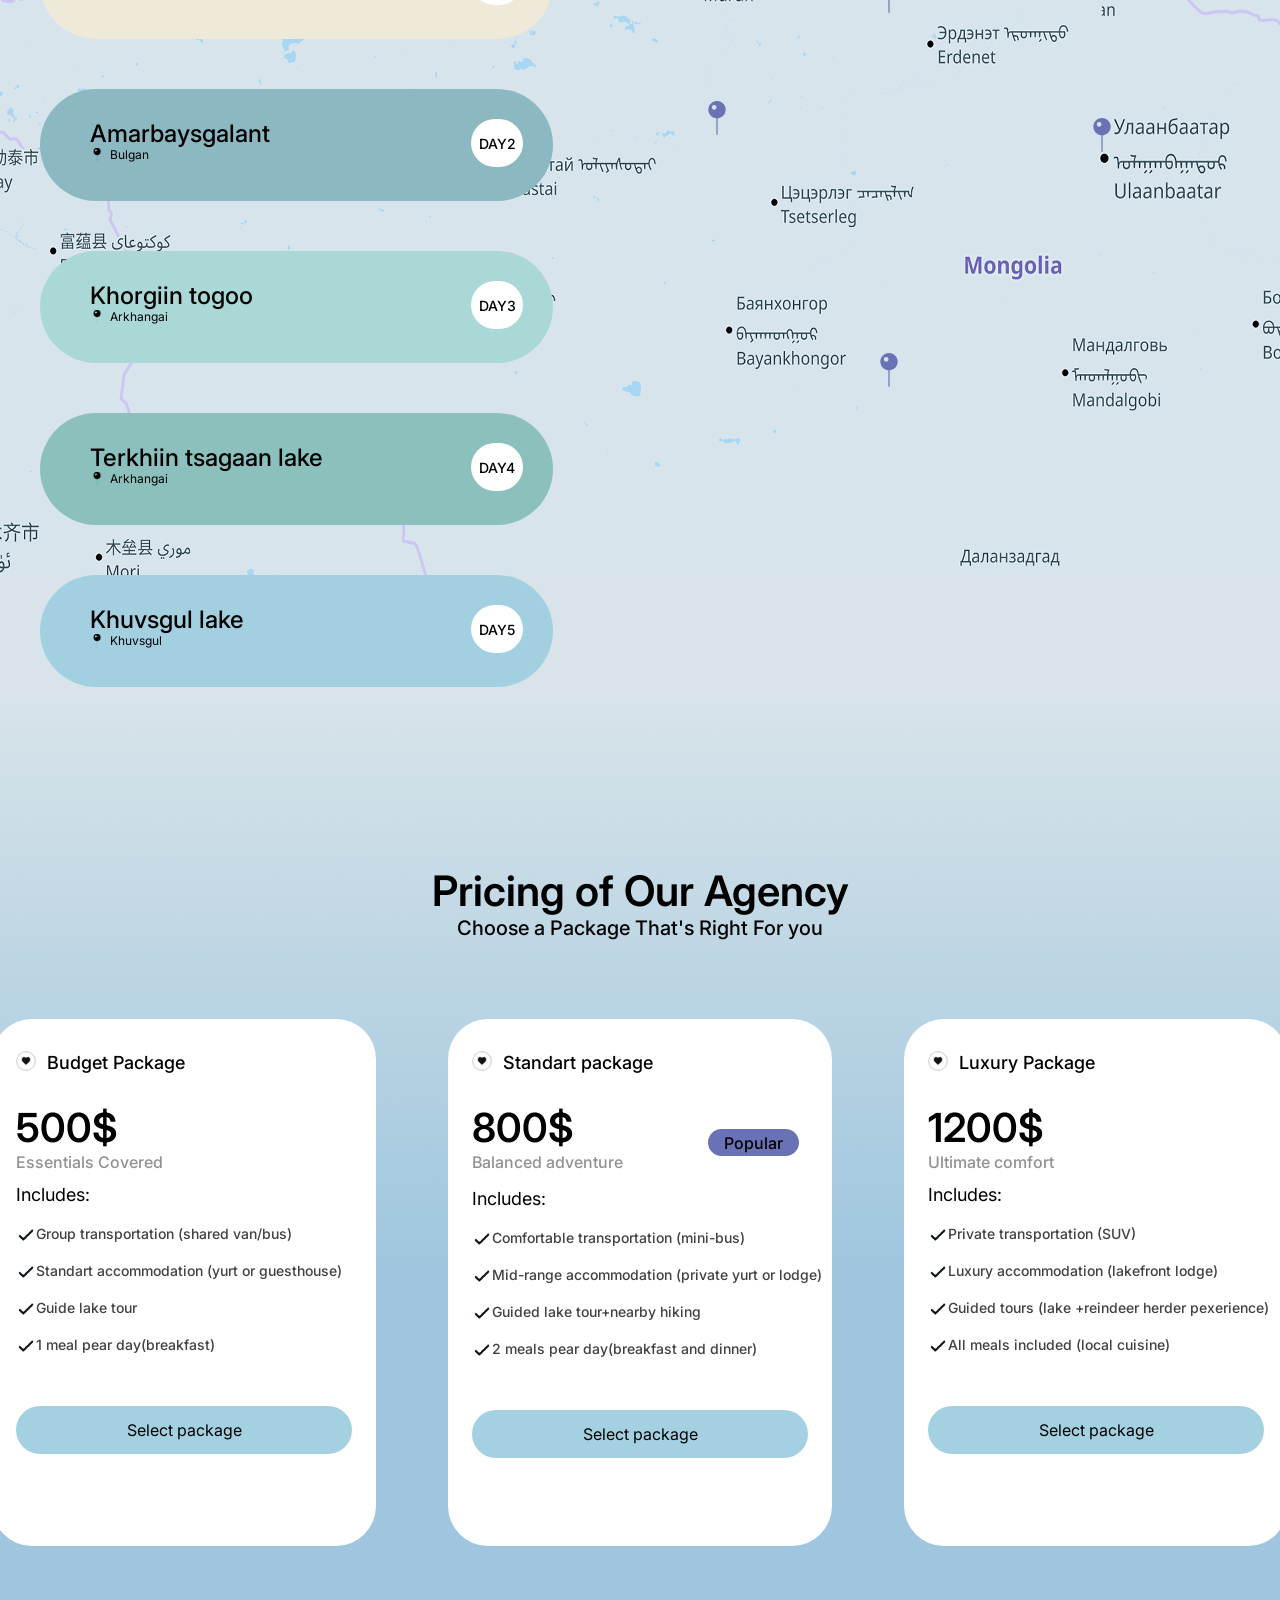
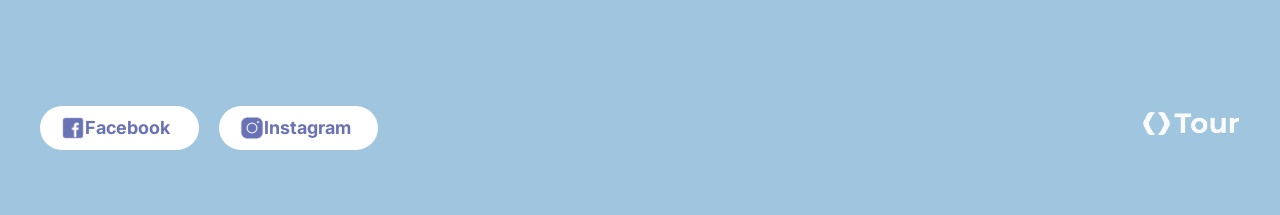
==== commit 750794fb: "last2" ====
--- a/index.html
+++ b/index.html
@@ -63,7 +63,7 @@
           <p class="ul1">Bulgan</p>
         </div>
         <div class="day1">DAY2</div>
-        <img class="cardopp2" src="/sec3-day2.png" alt="" />
+        <img class="cardopp2" src="../sec3-day2.png" alt="" />
       </div>
       <div class="sec3card3">
         <div class="sadge">
@@ -72,7 +72,7 @@
           <p class="ul1">Arkhangai</p>
         </div>
         <div class="day1">DAY3</div>
-        <img class="cardopp3" src="./sec3-day3.png" alt="" />
+        <img class="cardopp3" src="../sec3-day3.png" alt="" />
       </div>
       <div class="sec3card4">
         <div class="sadge">
@@ -81,7 +81,7 @@
           <p class="ul1">Arkhangai</p>
         </div>
         <div class="day1">DAY4</div>
-        <img class="cardopp4" src="./sec3-day4.png" alt="" />
+        <img class="cardopp4" src="../sec3-day4.png" alt="" />
       </div>
       <div class="sec3card5">
         <div class="sadge">
@@ -90,7 +90,7 @@
           <p class="ul1">Khuvsgul</p>
         </div>
         <div class="day1">DAY5</div>
-        <img class="cardopp5" src="./sec3-day5.png" alt="" />
+        <img class="cardopp5" src="../sec3-day5.png" alt="" />
       </div>
 
       <div class="mappin1"></div>
@@ -114,15 +114,15 @@
           </div>
           <div class="includes">
             Includes:
-            <img src="/icon-check.png" id="iconcheck" />
+            <img src="../icon-check.png" id="iconcheck" />
             <div class="firstpin">Group transportation (shared van/bus)</div>
-            <img src="/icon-check.png" id="iconcheck" />
+            <img src="../icon-check.png" id="iconcheck" />
             <div class="secondpin">
               Standart accommodation (yurt or guesthouse)
             </div>
-            <img src="/icon-check.png" id="iconcheck" />
+            <img src="../icon-check.png" id="iconcheck" />
             <div class="thirdpin">Guide lake tour</div>
-            <img src="/icon-check.png" id="iconcheck" />
+            <img src="../icon-check.png" id="iconcheck" />
             <p class="fourthpin">1 meal pear day(breakfast)</p>
           </div>
           <div class="selectp">Select package</div>
@@ -140,15 +140,15 @@
           </div>
           <div class="includes">
             Includes:
-            <img src="/icon-check.png" id="iconcheck" />
+            <img src="../icon-check.png" id="iconcheck" />
             <div class="firstpin2">Comfortable transportation (mini-bus)</div>
-            <img src="/icon-check.png" id="iconcheck" />
+            <img src="../icon-check.png" id="iconcheck" />
             <div class="secondpin2">
               Mid-range accommodation (private yurt or lodge)
             </div>
-            <img src="/icon-check.png" id="iconcheck" />
+            <img src="../icon-check.png" id="iconcheck" />
             <div class="thirdpin2">Guided lake tour+nearby hiking</div>
-            <img src="/icon-check.png" id="iconcheck" />
+            <img src="../icon-check.png" id="iconcheck" />
             <p class="fourthpin2">2 meals pear day(breakfast and dinner)</p>
           </div>
           <div class="selectp">Select package</div>
@@ -165,15 +165,15 @@
           </div>
           <div class="includes">
             Includes:
-            <img src="/icon-check.png" id="iconcheck" />
+            <img src="../icon-check.png" id="iconcheck" />
             <div class="firstpin3">Private transportation (SUV)</div>
-            <img src="/icon-check.png" id="iconcheck" />
+            <img src="../icon-check.png" id="iconcheck" />
             <div class="secondpin3">Luxury accommodation (lakefront lodge)</div>
-            <img src="/icon-check.png" id="iconcheck" />
+            <img src="../icon-check.png" id="iconcheck" />
             <div class="thirdpin3">
               Guided tours (lake +reindeer herder pexerience)
             </div>
-            <img src="/icon-check.png" id="iconcheck" />
+            <img src="../icon-check.png" id="iconcheck" />
             <p class="fourthpin3">All meals included (local cuisine)</p>
           </div>
           <div class="selectp">Select package</div>
@@ -181,14 +181,14 @@
       </div>
       <div class="lastnavi">
         <div class="bgfb">
-          <img src="/icon-fb.png" id="fb" />
+          <img src="../icon-fb.png" id="fb" />
           <div class="fb">Facebook</div>
         </div>
         <div class="bgig">
-          <img src="./icon-insta.png" id="ig" />
+          <img src="../icon-insta.png" id="ig" />
           <div class="ig">Instagram</div>
         </div>
-        <img src="./Logo.png" id="logo" />
+        <img src="../Logo.png" id="logo" />
       </div>
     </section>
   </body>
--- a/project.css
+++ b/project.css
@@ -6,7 +6,7 @@
 .artal {
   width: 1440px;
   height: 773px;
-  background-image: url("./sec1-bg.png");
+  background-image: url("../sec1-bg.png");
   background-size: cover;
   position: relative;
 }
@@ -25,7 +25,7 @@
 .logo {
   width: 100px;
   height: 34px;
-  background-image: url("/Logo.png");
+  background-image: url("../Logo.png");
   background-size: cover;
 }
 
@@ -63,7 +63,7 @@
 .hun {
   width: 20px;
   height: 20px;
-  background-image: url("/icon-user.png");
+  background-image: url("../icon-user.png");
   background-size: cover;
 }
 
@@ -100,7 +100,7 @@
   padding: 65px 120px;
   display: flex;
   justify-content: space-between;
-  background-image: url("/sec2-bg.png");
+  background-image: url("../sec2-bg.png");
   background-size: cover;
 }
 
@@ -122,16 +122,16 @@
   position: relative;
 }
 .card1 {
-  background-image: url("/sec2-location1.png");
+  background-image: url("../sec2-location1.png");
 }
 .card2 {
-  background-image: url("/sec2-location2.png");
+  background-image: url("../sec2-location2.png");
 }
 .card3 {
-  background-image: url("/sec2-location3.png");
+  background-image: url("../sec2-location3.png");
 }
 .card4 {
-  background-image: url("/sec2-location4.png");
+  background-image: url("../sec2-location4.png");
 }
 
 .card1w,
@@ -154,7 +154,7 @@
   position: relative;
   width: 1440px;
   height: 1022px;
-  background-image: url("/sec3-bg.png");
+  background-image: url("../sec3-bg.png");
   background-size: cover;
 }
 .sec3word {
@@ -226,7 +226,7 @@
   width: 14px;
   height: 14px;
   margin-left: 20px;
-  background-image: url("/icon-pin.png");
+  background-image: url("../icon-pin.png");
   background-size: cover;
 }
 
@@ -254,7 +254,7 @@
   width: 1440px;
   height: 1120px;
   padding-top: 100px;
-  background-image: url("/sec4-bg.png");
+  background-image: url("../sec4-bg.png");
   background-size: cover;
 }
 
@@ -304,7 +304,7 @@
   margin: 32px 0 0 24px;
   border: 1px solid rgba(214, 216, 219);
   border-radius: 999px;
-  background-image: url("/icon-fav.png");
+  background-image: url("../icon-fav.png");
   background-size: cover;
 }
 
@@ -391,7 +391,7 @@
 #iconcheck {
   width: 20px;
   height: 20px;
-  background-image: url("/icon-check.png");
+  background-image: url("../icon-check.png");
   background-size: cover;
   margin-top: 15px;
   position: relative;
@@ -447,7 +447,7 @@
   width: 101px;
   height: 35px;
   margin: -40px 0 0 1250px;
-  background-image: url("/Logo.png");
+  background-image: url("../Logo.png");
   background-size: cover;
 }
 .ihbiy {
@@ -463,7 +463,7 @@
 .mappin4 {
   height: 34px;
   width: 34px;
-  background-image: url("/MapPin.png");
+  background-image: url("../MapPin.png");
   background-size: cover;
 }
 
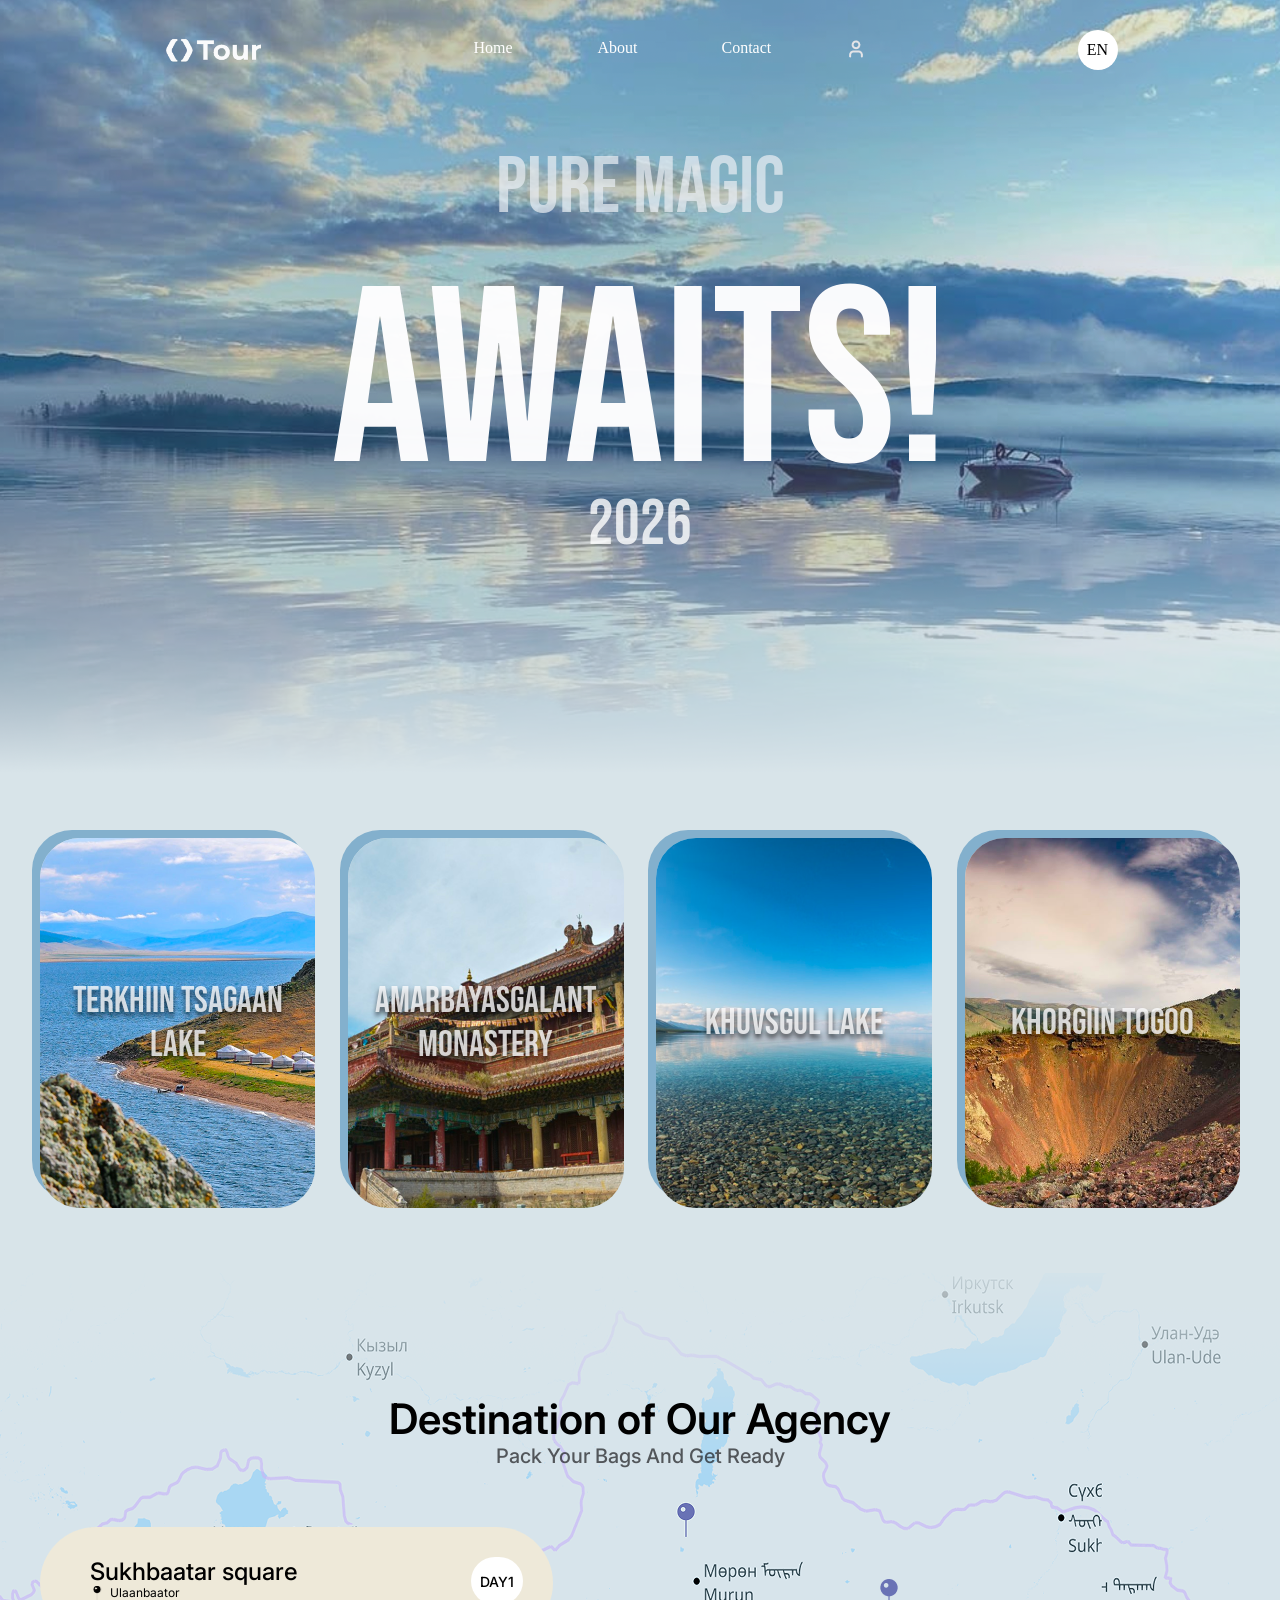
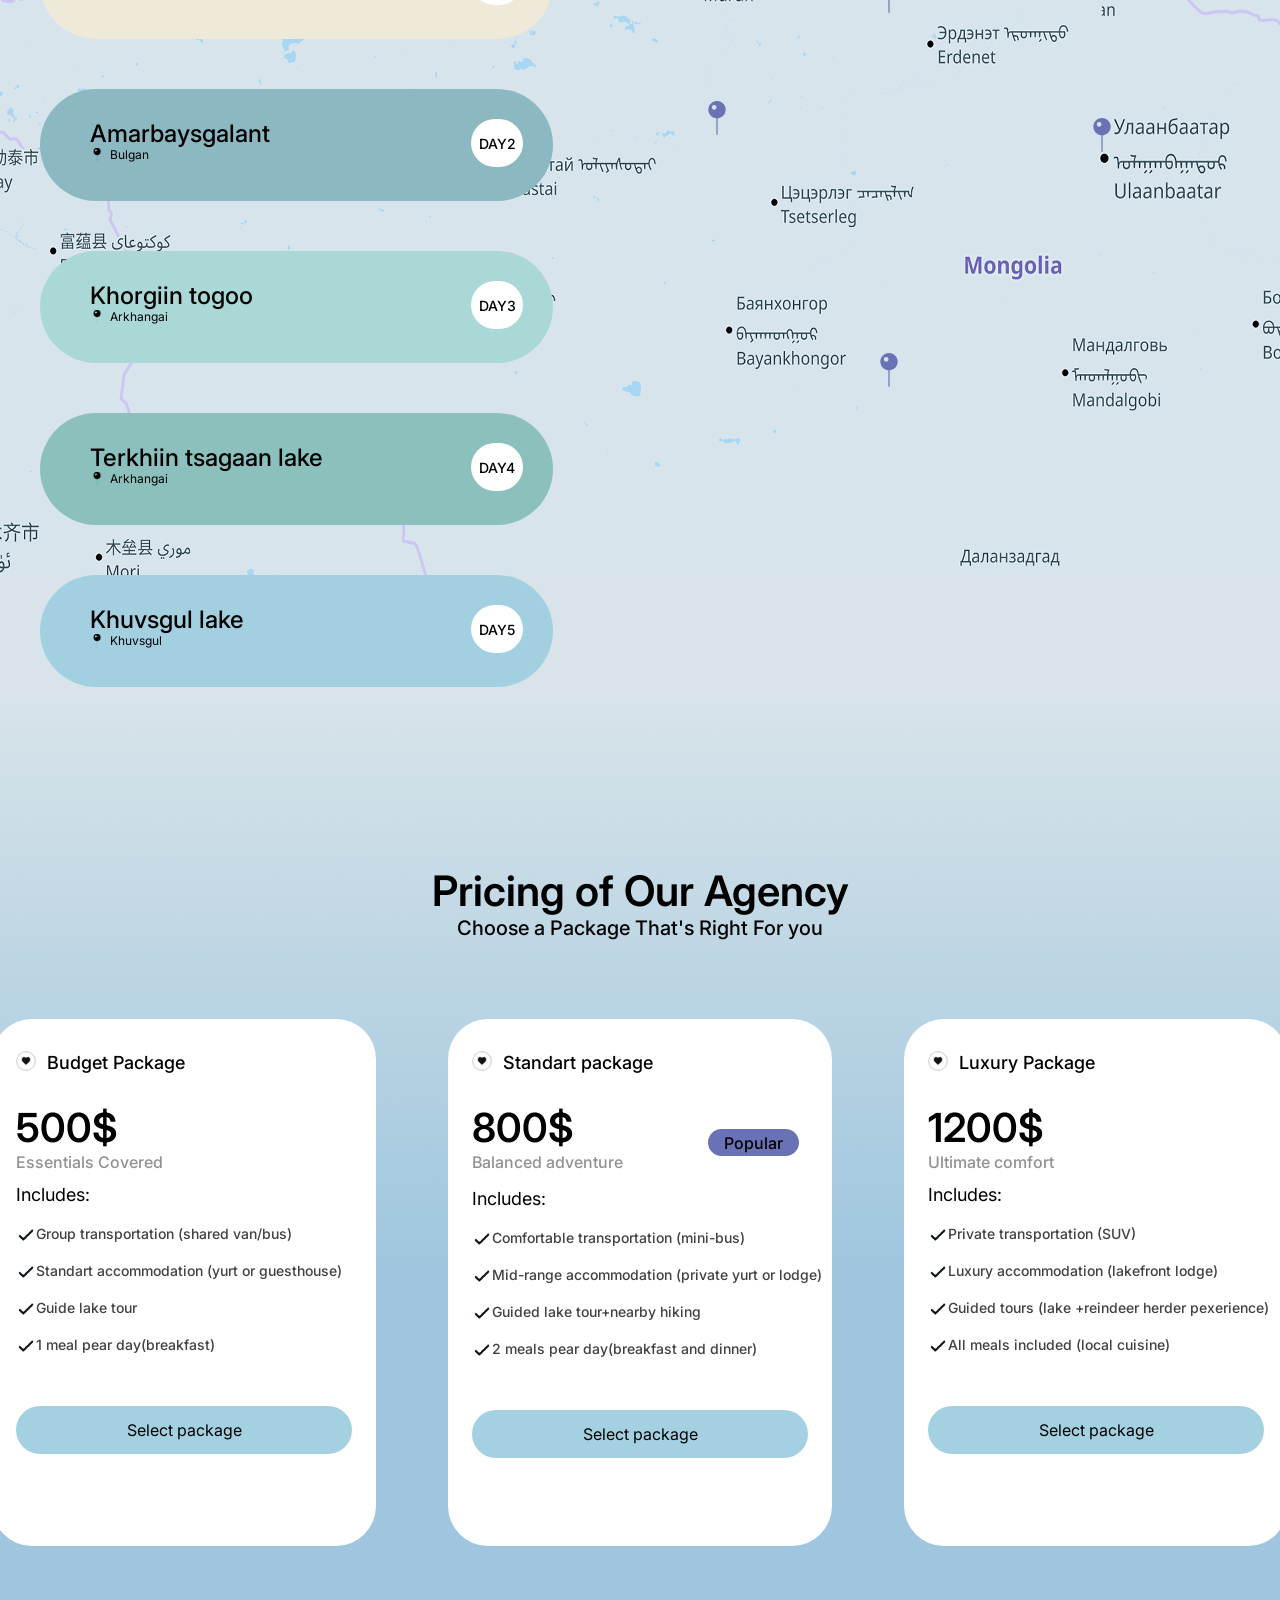
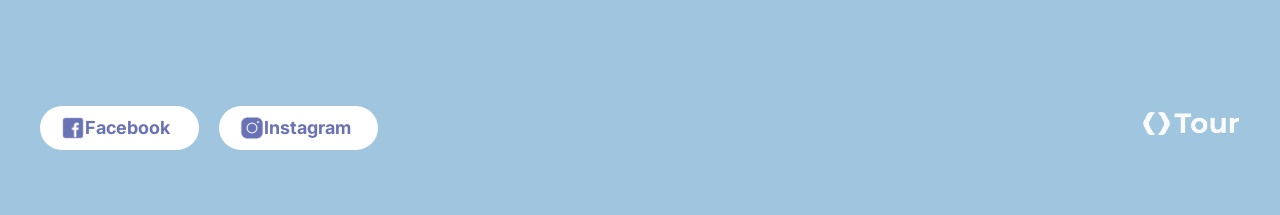
==== commit e256e388: "done" ====
--- a/index.html
+++ b/index.html
@@ -63,7 +63,7 @@
           <p class="ul1">Bulgan</p>
         </div>
         <div class="day1">DAY2</div>
-        <img class="cardopp2" src="../sec3-day2.png" alt="" />
+        <img class="cardopp2" src="./sec3-day2.png" alt="" />
       </div>
       <div class="sec3card3">
         <div class="sadge">
@@ -72,7 +72,7 @@
           <p class="ul1">Arkhangai</p>
         </div>
         <div class="day1">DAY3</div>
-        <img class="cardopp3" src="../sec3-day3.png" alt="" />
+        <img class="cardopp3" src="./sec3-day3.png" alt="" />
       </div>
       <div class="sec3card4">
         <div class="sadge">
@@ -81,7 +81,7 @@
           <p class="ul1">Arkhangai</p>
         </div>
         <div class="day1">DAY4</div>
-        <img class="cardopp4" src="../sec3-day4.png" alt="" />
+        <img class="cardopp4" src="./sec3-day4.png" alt="" />
       </div>
       <div class="sec3card5">
         <div class="sadge">
@@ -90,7 +90,7 @@
           <p class="ul1">Khuvsgul</p>
         </div>
         <div class="day1">DAY5</div>
-        <img class="cardopp5" src="../sec3-day5.png" alt="" />
+        <img class="cardopp5" src="./sec3-day5.png" alt="" />
       </div>
 
       <div class="mappin1"></div>
@@ -114,15 +114,15 @@
           </div>
           <div class="includes">
             Includes:
-            <img src="../icon-check.png" id="iconcheck" />
+            <img src="./icon-check.png" id="iconcheck" />
             <div class="firstpin">Group transportation (shared van/bus)</div>
-            <img src="../icon-check.png" id="iconcheck" />
+            <img src="./icon-check.png" id="iconcheck" />
             <div class="secondpin">
               Standart accommodation (yurt or guesthouse)
             </div>
-            <img src="../icon-check.png" id="iconcheck" />
+            <img src="/icon-check.png" id="iconcheck" />
             <div class="thirdpin">Guide lake tour</div>
-            <img src="../icon-check.png" id="iconcheck" />
+            <img src="/icon-check.png" id="iconcheck" />
             <p class="fourthpin">1 meal pear day(breakfast)</p>
           </div>
           <div class="selectp">Select package</div>
@@ -140,15 +140,15 @@
           </div>
           <div class="includes">
             Includes:
-            <img src="../icon-check.png" id="iconcheck" />
+            <img src="/icon-check.png" id="iconcheck" />
             <div class="firstpin2">Comfortable transportation (mini-bus)</div>
-            <img src="../icon-check.png" id="iconcheck" />
+            <img src="/icon-check.png" id="iconcheck" />
             <div class="secondpin2">
               Mid-range accommodation (private yurt or lodge)
             </div>
-            <img src="../icon-check.png" id="iconcheck" />
+            <img src="/icon-check.png" id="iconcheck" />
             <div class="thirdpin2">Guided lake tour+nearby hiking</div>
-            <img src="../icon-check.png" id="iconcheck" />
+            <img src="/icon-check.png" id="iconcheck" />
             <p class="fourthpin2">2 meals pear day(breakfast and dinner)</p>
           </div>
           <div class="selectp">Select package</div>
@@ -165,15 +165,15 @@
           </div>
           <div class="includes">
             Includes:
-            <img src="../icon-check.png" id="iconcheck" />
+            <img src="/icon-check.png" id="iconcheck" />
             <div class="firstpin3">Private transportation (SUV)</div>
-            <img src="../icon-check.png" id="iconcheck" />
+            <img src="/icon-check.png" id="iconcheck" />
             <div class="secondpin3">Luxury accommodation (lakefront lodge)</div>
-            <img src="../icon-check.png" id="iconcheck" />
+            <img src="/icon-check.png" id="iconcheck" />
             <div class="thirdpin3">
               Guided tours (lake +reindeer herder pexerience)
             </div>
-            <img src="../icon-check.png" id="iconcheck" />
+            <img src="/icon-check.png" id="iconcheck" />
             <p class="fourthpin3">All meals included (local cuisine)</p>
           </div>
           <div class="selectp">Select package</div>
@@ -181,14 +181,14 @@
       </div>
       <div class="lastnavi">
         <div class="bgfb">
-          <img src="../icon-fb.png" id="fb" />
+          <img src="/icon-fb.png" id="fb" />
           <div class="fb">Facebook</div>
         </div>
         <div class="bgig">
-          <img src="../icon-insta.png" id="ig" />
+          <img src="./icon-insta.png" id="ig" />
           <div class="ig">Instagram</div>
         </div>
-        <img src="../Logo.png" id="logo" />
+        <img src="./Logo.png" id="logo" />
       </div>
     </section>
   </body>
